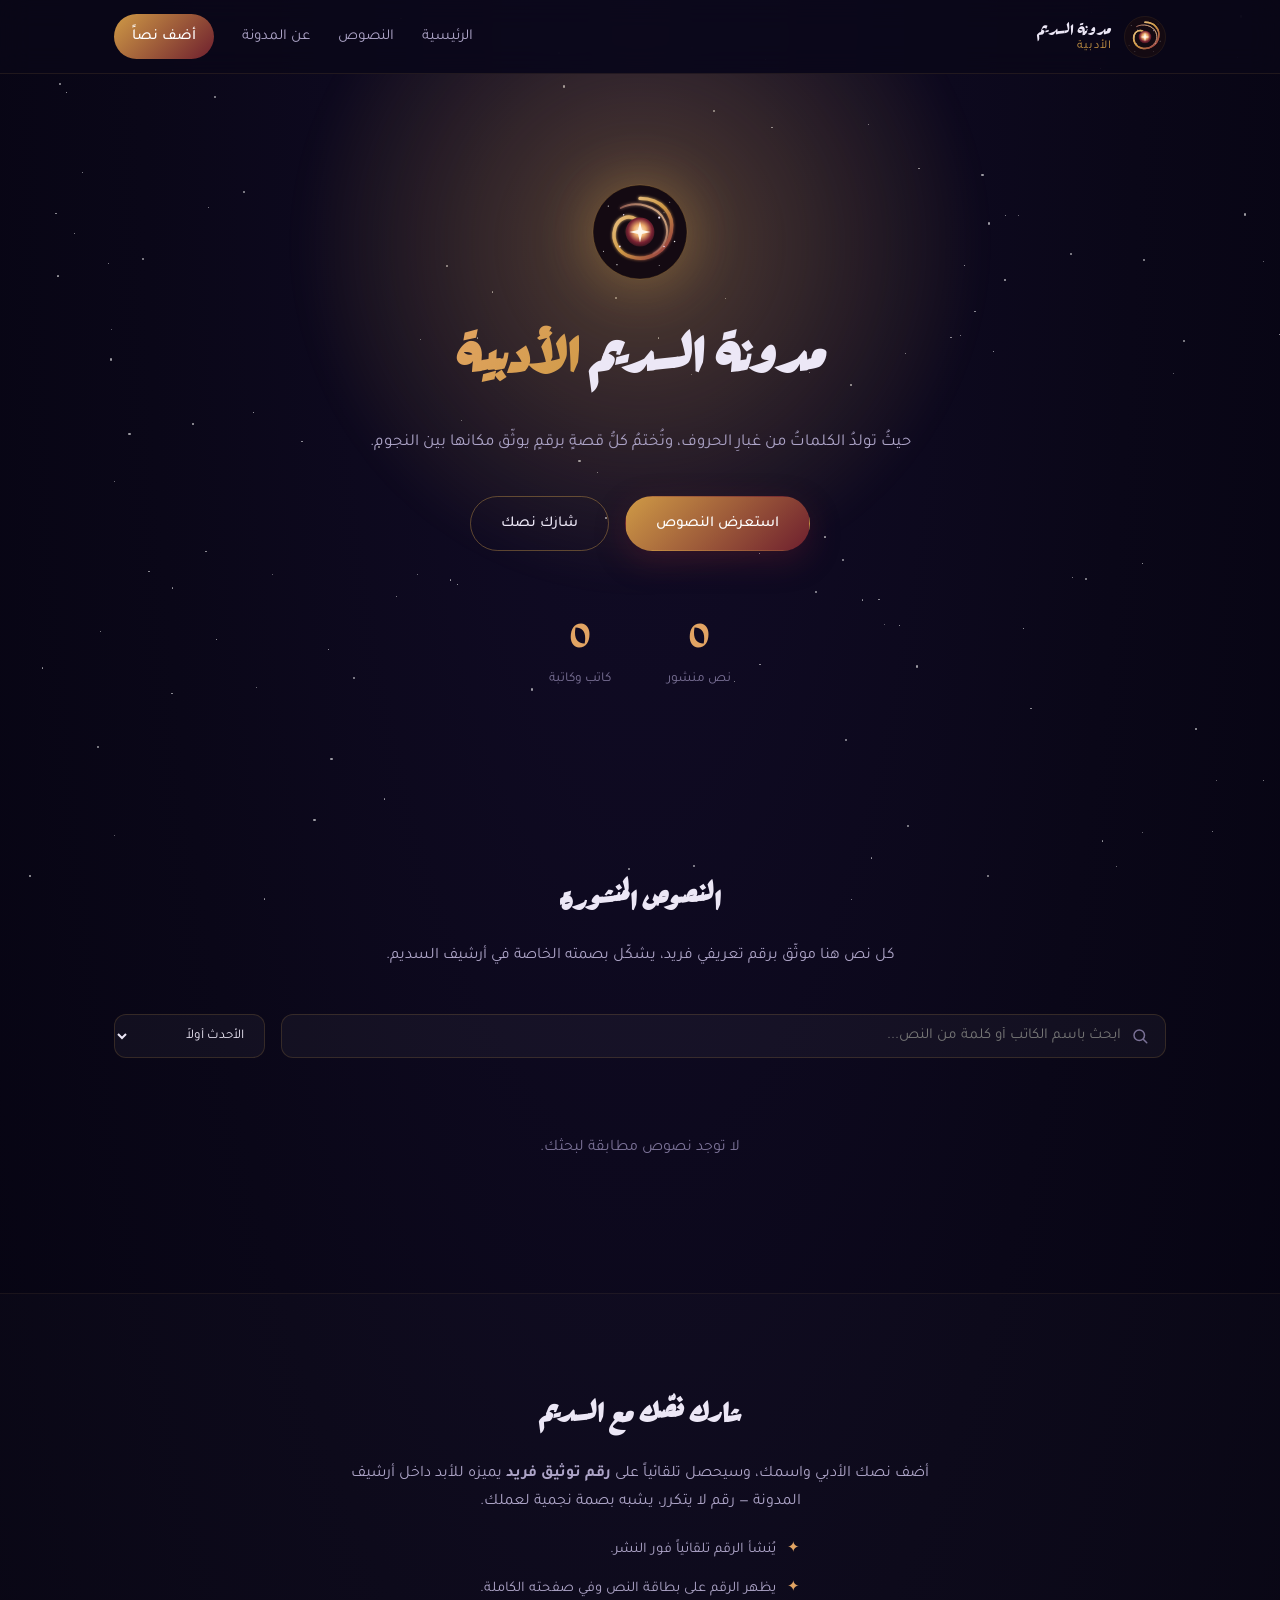
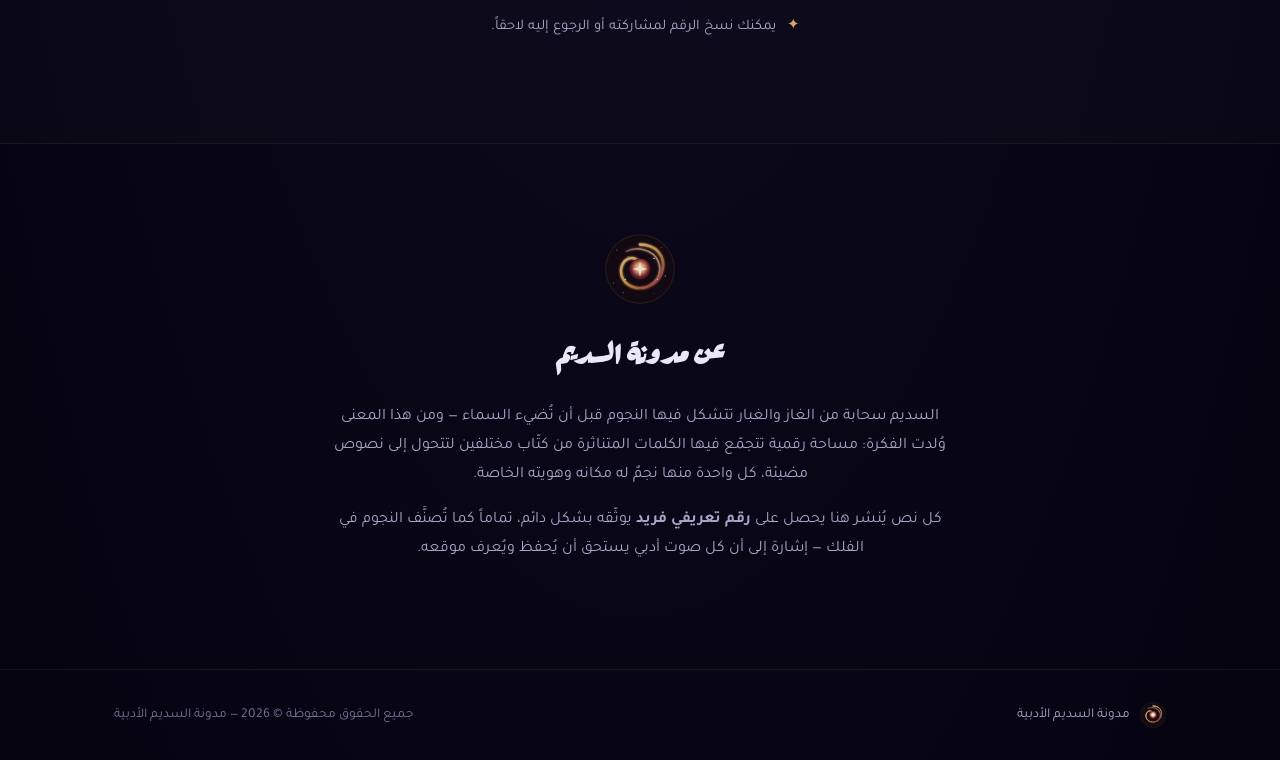
==== index.html @ 599e9645 "Replace localStorage with real backend (Cloudflare Pages Functions + KV) Posts are now stored server" ====
<!DOCTYPE html>
<html lang="ar" dir="rtl">
<head>
<meta charset="UTF-8">
<meta name="viewport" content="width=device-width, initial-scale=1.0">
<title>مدونة السديم الأدبية</title>
<meta name="description" content="مدونة السديم الأدبية — فضاء لنشر النصوص الأدبية، حيث يوثَّق كل نص برقم تعريفي خاص به.">
<link rel="icon" type="image/svg+xml" href="assets/logo.svg">
<link rel="preconnect" href="https://fonts.googleapis.com">
<link href="https://fonts.googleapis.com/css2?family=Rakkas&family=Aref+Ruqaa:wght@400;700&family=Tajawal:wght@300;400;500;700&display=swap" rel="stylesheet">
<link rel="stylesheet" href="style.css">
</head>
<body>

<div class="stars" id="stars"></div>

<header class="site-header">
  <div class="container header-inner">
    <a href="#home" class="brand">
      <img src="assets/logo.svg" alt="شعار مدونة السديم" class="brand-logo">
      <div class="brand-text">
        <span class="brand-name">مدونة السديم</span>
        <span class="brand-sub">الأدبية</span>
      </div>
    </a>
    <nav class="main-nav" id="mainNav">
      <a href="#home">الرئيسية</a>
      <a href="#texts">النصوص</a>
      <a href="#about">عن المدونة</a>
      <a href="#submit" class="nav-cta">أضف نصاً</a>
    </nav>
    <button class="nav-toggle" id="navToggle" aria-label="فتح القائمة">
      <span></span><span></span><span></span>
    </button>
  </div>
</header>

<main>

  <section class="hero" id="home">
    <div class="hero-glow"></div>
    <div class="container hero-inner">
      <img src="assets/logo.svg" alt="" class="hero-logo" aria-hidden="true">
      <h1 class="hero-title">مدونة السديم <span>الأدبية</span></h1>
      <p class="hero-tagline">حيثُ تولدُ الكلماتُ من غبارِ الحروف، وتُختمُ كلُّ قصةٍ برقمٍ يوثّق مكانها بين النجوم.</p>
      <div class="hero-actions">
        <a href="#texts" class="btn btn-primary">استعرض النصوص</a>
        <a href="#submit" class="btn btn-ghost">شارك نصك</a>
      </div>
      <div class="hero-stats">
        <div class="stat"><span class="stat-num" id="statCount">0</span><span class="stat-label">نص منشور</span></div>
        <div class="stat"><span class="stat-num" id="statAuthors">0</span><span class="stat-label">كاتب وكاتبة</span></div>
      </div>
    </div>
  </section>

  <section class="texts-section" id="texts">
    <div class="container">
      <div class="section-head">
        <h2>النصوص المنشورة</h2>
        <p>كل نص هنا موثّق برقم تعريفي فريد، يشكّل بصمته الخاصة في أرشيف السديم.</p>
      </div>

      <div class="toolbar">
        <div class="search-box">
          <svg width="18" height="18" viewBox="0 0 24 24" fill="none"><circle cx="11" cy="11" r="7" stroke="currentColor" stroke-width="2"/><path d="M21 21L16.65 16.65" stroke="currentColor" stroke-width="2" stroke-linecap="round"/></svg>
          <input type="text" id="searchInput" placeholder="ابحث باسم الكاتب أو كلمة من النص...">
        </div>
        <select id="sortSelect" class="sort-select">
          <option value="newest">الأحدث أولاً</option>
          <option value="oldest">الأقدم أولاً</option>
          <option value="author">حسب اسم الكاتب</option>
        </select>
      </div>

      <div class="posts-grid" id="postsGrid"></div>
      <p class="empty-state" id="emptyState" hidden>لا توجد نصوص مطابقة لبحثك.</p>
    </div>
  </section>

  <section class="submit-section" id="submit">
    <div class="container submit-grid">
      <div class="submit-info">
        <h2>شارك نصّك مع السديم</h2>
        <p>أضف نصك الأدبي واسمك، وسيحصل تلقائياً على <strong>رقم توثيق فريد</strong> يميزه للأبد داخل أرشيف المدونة — رقم لا يتكرر، يشبه بصمة نجمية لعملك.</p>
        <ul class="info-list">
          <li>يُنشأ الرقم تلقائياً فور النشر.</li>
          <li>يظهر الرقم على بطاقة النص وفي صفحته الكاملة.</li>
          <li>يمكنك نسخ الرقم لمشاركته أو الرجوع إليه لاحقاً.</li>
        </ul>
      </div>
    </div>
  </section>

  <section class="about-section" id="about">
    <div class="container about-inner">
      <img src="assets/logo.svg" alt="" class="about-logo" aria-hidden="true">
      <h2>عن مدونة السديم</h2>
      <p>السديم سحابة من الغاز والغبار تتشكل فيها النجوم قبل أن تُضيء السماء — ومن هذا المعنى وُلدت الفكرة: مساحة رقمية تتجمّع فيها الكلمات المتناثرة من كتّاب مختلفين لتتحول إلى نصوص مضيئة، كل واحدة منها نجمٌ له مكانه وهويته الخاصة.</p>
      <p>كل نص يُنشر هنا يحصل على <strong>رقم تعريفي فريد</strong> يوثّقه بشكل دائم، تماماً كما تُصنَّف النجوم في الفلك — إشارة إلى أن كل صوت أدبي يستحق أن يُحفظ ويُعرف موقعه.</p>
    </div>
  </section>

</main>

<footer class="site-footer">
  <div class="container footer-inner">
    <div class="footer-brand">
      <img src="assets/logo.svg" alt="" class="footer-logo">
      <span>مدونة السديم الأدبية</span>
    </div>
    <p>جميع الحقوق محفوظة &copy; <span id="year"></span> — مدونة السديم الأدبية</p>
  </div>
</footer>

<div class="modal-overlay" id="modalOverlay">
  <div class="modal" role="dialog" aria-modal="true">
    <button class="modal-close" id="modalClose" aria-label="إغلاق">&times;</button>
    <div class="modal-id" id="modalId"></div>
    <h3 class="modal-title" id="modalTitle"></h3>
    <div class="modal-meta">
      <span id="modalAuthor"></span>
      <span class="dot">•</span>
      <span id="modalDate"></span>
    </div>
    <div class="modal-body" id="modalBody"></div>
    <button class="btn btn-ghost btn-copy" id="modalCopyId">نسخ رقم التوثيق</button>
  </div>
</div>

<div class="toast" id="toast"></div>

<script src="script.js"></script>
</body>
</html>
---- style.css ----
:root {
  --bg-deep: #0a0718;
  --bg-mid: #120c28;
  --bg-card: rgba(255, 255, 255, 0.04);
  --card-border: rgba(207, 158, 74, 0.18);
  --accent-1: #cf9a46;
  --accent-2: #e2a463;
  --accent-3: #6e1f2e;
  --accent-glow: 207, 158, 74;
  --shadow-glow: 110, 31, 46;
  --text-main: #ece7f6;
  --text-dim: #ada4c7;
  --text-faint: #7a7196;
  --radius: 16px;
  --font-display: 'Rakkas', 'Aref Ruqaa', serif;
  --font-serif: 'Aref Ruqaa', serif;
  --font-body: 'Tajawal', sans-serif;

  /* paper / manuscript palette for post cards */
  --ink: #3c2c1c;
  --ink-soft: #6a5439;
  --ink-faint: #8a7255;
  --stamp-ink: #7a2233;
  --paper-1: linear-gradient(160deg, #f6ecd2, #e8d8ab);
  --paper-2: linear-gradient(160deg, #f3e6da, #e3cfb5);
  --paper-3: linear-gradient(160deg, #eee6cf, #ddcd9e);
}

* { box-sizing: border-box; margin: 0; padding: 0; }

html { scroll-behavior: smooth; }

body {
  background: radial-gradient(ellipse at top, var(--bg-mid) 0%, var(--bg-deep) 55%, #050310 100%);
  color: var(--text-main);
  font-family: var(--font-body);
  line-height: 1.8;
  min-height: 100vh;
  overflow-x: hidden;
  position: relative;
}

.container {
  max-width: 1100px;
  margin: 0 auto;
  padding: 0 24px;
}

a { color: inherit; text-decoration: none; }
ul { list-style: none; }
img { max-width: 100%; display: block; }

/* ---------- starfield ---------- */
.stars {
  position: fixed;
  inset: 0;
  z-index: 0;
  pointer-events: none;
}
.stars span {
  position: absolute;
  width: 2px;
  height: 2px;
  background: #fff;
  border-radius: 50%;
  opacity: 0.6;
  animation: twinkle 4s ease-in-out infinite;
}
@keyframes twinkle {
  0%, 100% { opacity: 0.15; transform: scale(0.8); }
  50% { opacity: 0.9; transform: scale(1.4); }
}

/* ---------- header ---------- */
.site-header {
  position: sticky;
  top: 0;
  z-index: 100;
  background: rgba(10, 7, 24, 0.72);
  -webkit-backdrop-filter: blur(14px);
  backdrop-filter: blur(14px);
  border-bottom: 1px solid rgba(207, 158, 74, 0.12);
}
.header-inner {
  display: flex;
  align-items: center;
  justify-content: space-between;
  padding: 14px 24px;
}
.brand {
  display: flex;
  align-items: center;
  gap: 12px;
}
.brand-logo { width: 42px; height: 42px; }
.brand-text { display: flex; flex-direction: column; line-height: 1.15; }
.brand-name {
  font-family: var(--font-display);
  font-size: 1.15rem;
  color: var(--text-main);
}
.brand-sub {
  font-size: 0.75rem;
  color: var(--accent-1);
  letter-spacing: 1px;
}
.main-nav {
  display: flex;
  align-items: center;
  gap: 28px;
  font-size: 0.95rem;
}
.main-nav a { color: var(--text-dim); transition: color 0.2s; position: relative; }
.main-nav a:hover { color: var(--text-main); }
.nav-cta {
  background: linear-gradient(135deg, var(--accent-1), var(--accent-3));
  color: #fff !important;
  padding: 9px 18px;
  border-radius: 999px;
  font-weight: 500;
}
.nav-toggle {
  display: none;
  flex-direction: column;
  gap: 5px;
  background: none;
  border: none;
  cursor: pointer;
  padding: 6px;
}
.nav-toggle span { width: 24px; height: 2px; background: var(--text-main); border-radius: 2px; }

/* ---------- hero ---------- */
.hero {
  position: relative;
  padding: 110px 0 90px;
  text-align: center;
  overflow: hidden;
}
.hero-glow {
  position: absolute;
  top: -180px;
  left: 50%;
  transform: translateX(-50%);
  width: 700px;
  height: 700px;
  background: radial-gradient(circle, rgba(var(--accent-glow), 0.35) 0%, rgba(var(--accent-glow), 0) 70%);
  filter: blur(10px);
  z-index: 0;
}
.hero-inner { position: relative; z-index: 1; }
.hero-logo {
  width: 96px;
  height: 96px;
  margin: 0 auto 24px;
  animation: float 6s ease-in-out infinite;
  filter: drop-shadow(0 0 30px rgba(var(--accent-glow), 0.45));
}
@keyframes float {
  0%, 100% { transform: translateY(0); }
  50% { transform: translateY(-12px); }
}
.hero-title {
  font-family: var(--font-display);
  font-size: clamp(2.2rem, 5vw, 3.6rem);
  color: var(--text-main);
  margin-bottom: 18px;
}
.hero-title span {
  background: linear-gradient(135deg, var(--accent-2), var(--accent-1));
  -webkit-background-clip: text;
  background-clip: text;
  color: transparent;
}
.hero-tagline {
  max-width: 560px;
  margin: 0 auto 36px;
  color: var(--text-dim);
  font-size: 1.05rem;
  line-height: 2;
}
.hero-actions {
  display: flex;
  justify-content: center;
  gap: 16px;
  flex-wrap: wrap;
  margin-bottom: 56px;
}
.btn {
  display: inline-block;
  padding: 13px 30px;
  border-radius: 999px;
  font-weight: 500;
  font-size: 0.95rem;
  cursor: pointer;
  border: 1px solid transparent;
  transition: transform 0.2s, box-shadow 0.2s, background 0.2s;
}
.btn-primary {
  background: linear-gradient(135deg, var(--accent-1), var(--accent-3));
  color: #fff;
  box-shadow: 0 10px 30px rgba(var(--shadow-glow), 0.35);
}
.btn-primary:hover { transform: translateY(-2px); box-shadow: 0 14px 36px rgba(var(--shadow-glow), 0.5); }
.btn-ghost {
  background: transparent;
  border-color: rgba(var(--accent-glow), 0.4);
  color: var(--text-main);
}
.btn-ghost:hover { background: rgba(var(--accent-glow), 0.1); }
.btn-block { width: 100%; text-align: center; border: none; }
.hero-stats {
  display: flex;
  justify-content: center;
  gap: 56px;
}
.stat { display: flex; flex-direction: column; align-items: center; }
.stat-num {
  font-family: var(--font-display);
  font-size: 2.1rem;
  color: var(--accent-2);
}
.stat-label { color: var(--text-faint); font-size: 0.85rem; }

/* ---------- section head ---------- */
.section-head { text-align: center; max-width: 560px; margin: 0 auto 44px; }
.section-head h2 {
  font-family: var(--font-display);
  font-size: 2rem;
  margin-bottom: 12px;
}
.section-head p { color: var(--text-dim); }

.texts-section, .about-section { padding: 90px 0; position: relative; z-index: 1; }
.submit-section { padding: 90px 0; position: relative; z-index: 1; background: rgba(255,255,255,0.015); border-top: 1px solid rgba(207,158,74,0.08); border-bottom: 1px solid rgba(207,158,74,0.08); }

/* ---------- toolbar ---------- */
.toolbar {
  display: flex;
  gap: 16px;
  margin-bottom: 36px;
  flex-wrap: wrap;
}
.search-box {
  flex: 1;
  min-width: 240px;
  display: flex;
  align-items: center;
  gap: 10px;
  background: var(--bg-card);
  border: 1px solid var(--card-border);
  border-radius: 12px;
  padding: 12px 16px;
  color: var(--text-faint);
}
.search-box input {
  flex: 1;
  background: none;
  border: none;
  outline: none;
  color: var(--text-main);
  font-family: var(--font-body);
  font-size: 0.95rem;
}
.sort-select {
  background: var(--bg-card);
  border: 1px solid var(--card-border);
  border-radius: 12px;
  padding: 12px 16px;
  color: var(--text-main);
  font-family: var(--font-body);
  cursor: pointer;
}
.sort-select option { background: var(--bg-mid); }

/* ---------- posts grid : scattered paper notes ---------- */
.posts-grid {
  column-count: 3;
  column-gap: 20px;
}
@media (max-width: 980px) { .posts-grid { column-count: 2; } }
@media (max-width: 640px) { .posts-grid { column-count: 1; } }

.post-card {
  --rot: 0deg;
  --tx: 0px;
  --ty: 0px;
  --sc: 1;
  display: inline-block;
  width: 100%;
  -webkit-column-break-inside: avoid;
  break-inside: avoid;
  margin: 0 0 58px;
  cursor: pointer;
  position: relative;
  isolation: isolate;
  transform: translate(var(--tx), var(--ty)) rotate(var(--rot)) scale(var(--sc));
  filter: drop-shadow(0 14px 22px rgba(3, 2, 10, 0.55));
  transition: transform 0.45s cubic-bezier(.2,.8,.3,1), filter 0.45s;
}
.post-card:active {
  transform: translate(var(--tx), var(--ty)) rotate(var(--rot)) scale(calc(var(--sc) * 0.98));
}
@media (hover: hover) and (pointer: fine) {
  .post-card:hover {
    transform: translate(0, calc(var(--ty) - 10px)) rotate(0deg) scale(1.045);
    filter:
      drop-shadow(0 30px 38px rgba(3, 2, 10, 0.65))
      drop-shadow(0 0 30px rgba(var(--accent-glow), 0.55))
      drop-shadow(0 0 60px rgba(var(--accent-glow), 0.25));
    z-index: 5;
  }
}

.paper {
  position: relative;
  background: var(--paper-1);
  background-image:
    var(--paper-1),
    url("data:image/svg+xml;utf8,<svg xmlns='http://www.w3.org/2000/svg' width='120' height='120'><filter id='n'><feTurbulence type='fractalNoise' baseFrequency='0.85' numOctaves='2' stitchTiles='stitch'/></filter><rect width='100%25' height='100%25' filter='url(%23n)' opacity='0.45'/></svg>");
  background-blend-mode: normal, overlay;
  color: var(--ink);
  padding: 34px 30px 22px;
  overflow: hidden;
  clip-path: polygon(
    0% 3%, 5% 0%, 11% 2.5%, 17% 0%, 23% 2%, 29% 0%, 35% 2.5%, 41% 0%, 47% 2%, 53% 0%, 59% 2.5%, 65% 0%, 71% 2%, 77% 0%, 83% 2.5%, 89% 0%, 95% 2%, 100% 0%,
    100% 97%, 95% 100%, 89% 97.5%, 83% 100%, 77% 98%, 71% 100%, 65% 97.5%, 59% 100%, 53% 98%, 47% 100%, 41% 97.5%, 35% 100%, 29% 98%, 23% 100%, 17% 97.5%, 11% 100%, 5% 98%, 0% 100%
  );
}
.post-card.tone-2 .paper { background-image: var(--paper-2), url("data:image/svg+xml;utf8,<svg xmlns='http://www.w3.org/2000/svg' width='120' height='120'><filter id='n'><feTurbulence type='fractalNoise' baseFrequency='0.85' numOctaves='2' stitchTiles='stitch'/></filter><rect width='100%25' height='100%25' filter='url(%23n)' opacity='0.45'/></svg>"); }
.post-card.tone-3 .paper { background-image: var(--paper-3), url("data:image/svg+xml;utf8,<svg xmlns='http://www.w3.org/2000/svg' width='120' height='120'><filter id='n'><feTurbulence type='fractalNoise' baseFrequency='0.85' numOctaves='2' stitchTiles='stitch'/></filter><rect width='100%25' height='100%25' filter='url(%23n)' opacity='0.45'/></svg>"); }

/* subtle "gutter" shadow near the binding + a light sheen sweep on hover */
.paper::before {
  content: "";
  position: absolute;
  inset: 0;
  background: linear-gradient(90deg, rgba(0,0,0,0.14) 0%, transparent 6%, transparent 94%, rgba(0,0,0,0.08) 100%);
  pointer-events: none;
}
.paper::after {
  content: "";
  position: absolute;
  inset: -20%;
  background: linear-gradient(115deg, transparent 42%, rgba(255,255,255,0.55) 50%, transparent 58%);
  background-size: 260% 260%;
  background-position: -160% -160%;
  opacity: 0;
  pointer-events: none;
  mix-blend-mode: overlay;
  transition: opacity 0.35s ease;
}
@media (hover: hover) and (pointer: fine) {
  .post-card:hover .paper::after {
    opacity: 1;
    background-position: 160% 160%;
    transition: background-position 1.1s ease, opacity 0.35s ease;
  }
}

/* dog-eared corner, like a well-loved book page */
.page-fold {
  position: absolute;
  width: 30px;
  height: 30px;
  right: 0;
  bottom: 0;
  z-index: 2;
  background: linear-gradient(135deg, rgba(0,0,0,0.06) 45%, rgba(0,0,0,0.22) 50%, rgba(255,255,255,0.5) 52%, transparent 53%);
  clip-path: polygon(100% 0, 100% 100%, 0 100%);
  filter: drop-shadow(-3px -3px 3px rgba(0,0,0,0.25));
  pointer-events: none;
}

.pin {
  position: absolute;
  top: -9px;
  left: 50%;
  transform: translateX(-50%) rotate(calc(var(--rot) * -1));
  width: 16px;
  height: 16px;
  border-radius: 50%;
  background: radial-gradient(circle at 35% 30%, #ffe3b0, var(--accent-2) 55%, #8a5424 100%);
  box-shadow: 0 3px 6px rgba(0,0,0,0.5);
  z-index: 3;
}
.ribbon {
  position: absolute;
  top: -6px;
  right: 20%;
  width: 18px;
  height: 34px;
  background: linear-gradient(180deg, #9a2e42, var(--stamp-ink));
  clip-path: polygon(0 0, 100% 0, 100% 72%, 50% 100%, 0 72%);
  box-shadow: 0 6px 10px rgba(0,0,0,0.4), inset 2px 0 4px rgba(255,255,255,0.15);
  z-index: 3;
}

.stamp {
  position: absolute;
  top: 14px;
  left: 14px;
  width: 60px;
  height: 60px;
  border: 2px solid var(--stamp-ink);
  border-radius: 50%;
  display: flex;
  align-items: center;
  justify-content: center;
  transform: rotate(-11deg);
  mix-blend-mode: multiply;
  opacity: 0.85;
  pointer-events: none;
}
.stamp::before {
  content: "";
  position: absolute;
  inset: 4px;
  border: 1px solid var(--stamp-ink);
  border-radius: 50%;
}
.stamp-id {
  font-size: 0.48rem;
  font-weight: 700;
  letter-spacing: 0.3px;
  color: var(--stamp-ink);
  direction: ltr;
  text-align: center;
  line-height: 1.2;
  font-family: 'Tajawal', monospace;
}

.card-title {
  font-family: var(--font-serif);
  font-size: 1.35rem;
  color: var(--ink);
  margin: 8px 0 12px 78px;
  min-height: 1.4em;
  position: relative;
}
.card-excerpt {
  color: var(--ink-soft);
  font-size: 0.95rem;
  line-height: 1.9;
  display: -webkit-box;
  -webkit-line-clamp: 4;
  -webkit-box-orient: vertical;
  overflow: hidden;
  position: relative;
}
.read-more {
  display: inline-flex;
  align-items: center;
  gap: 6px;
  margin-top: 14px;
  background: none;
  border: none;
  padding: 0;
  font-family: var(--font-body);
  font-size: 0.85rem;
  font-weight: 700;
  color: var(--stamp-ink);
  cursor: pointer;
  position: relative;
}
.read-more::after { content: "\2190"; transition: transform 0.25s; display: inline-block; }
.read-more::before {
  content: "";
  position: absolute;
  right: 0;
  bottom: -3px;
  width: 100%;
  height: 1px;
  background: currentColor;
  transform: scaleX(0);
  transform-origin: right;
  transition: transform 0.3s;
}
@media (hover: hover) and (pointer: fine) {
  .post-card:hover .read-more::after { transform: translateX(-5px); }
  .post-card:hover .read-more::before { transform: scaleX(1); }
}

.card-footer {
  display: flex;
  justify-content: space-between;
  align-items: center;
  margin-top: 16px;
  padding-top: 12px;
  border-top: 1px dashed rgba(60, 44, 28, 0.35);
  font-size: 0.8rem;
  color: var(--ink-faint);
}
.card-author { color: var(--stamp-ink); font-weight: 700; }

.empty-state { text-align: center; color: var(--text-faint); padding: 40px 0; }

/* ---------- submit ---------- */
.submit-grid {
  display: block;
  max-width: 640px;
  margin: 0 auto;
  text-align: center;
}
.submit-info h2 { font-family: var(--font-display); font-size: 2rem; margin-bottom: 18px; }
.submit-info p { color: var(--text-dim); margin-bottom: 20px; }
.submit-info .info-list { display: inline-block; text-align: right; }
.info-list li {
  position: relative;
  padding-right: 24px;
  margin-bottom: 12px;
  color: var(--text-dim);
  font-size: 0.92rem;
}
.info-list li::before {
  content: "✦";
  position: absolute;
  right: 0;
  color: var(--accent-2);
}
.submit-form {
  background: var(--bg-card);
  border: 1px solid var(--card-border);
  border-radius: var(--radius);
  padding: 32px;
  display: flex;
  flex-direction: column;
  gap: 18px;
}
.field { display: flex; flex-direction: column; gap: 8px; }
.field label { font-size: 0.88rem; color: var(--text-dim); }
.field .optional { color: var(--text-faint); font-size: 0.78rem; }
.field input, .field textarea {
  background: rgba(255,255,255,0.03);
  border: 1px solid var(--card-border);
  border-radius: 10px;
  padding: 12px 14px;
  color: var(--text-main);
  font-family: var(--font-body);
  font-size: 0.95rem;
  outline: none;
  resize: vertical;
  transition: border-color 0.2s;
}
.field input:focus, .field textarea:focus { border-color: var(--accent-1); }

/* ---------- about ---------- */
.about-inner { text-align: center; max-width: 680px; margin: 0 auto; }
.about-logo { width: 70px; height: 70px; margin: 0 auto 22px; opacity: 0.9; }
.about-section h2 { font-family: var(--font-display); font-size: 2rem; margin-bottom: 20px; }
.about-section p { color: var(--text-dim); margin-bottom: 16px; }

/* ---------- footer ---------- */
.site-footer {
  border-top: 1px solid rgba(207, 158, 74, 0.1);
  padding: 32px 0;
  position: relative;
  z-index: 1;
}
.footer-inner {
  display: flex;
  justify-content: space-between;
  align-items: center;
  flex-wrap: wrap;
  gap: 12px;
  color: var(--text-faint);
  font-size: 0.85rem;
}
.footer-brand { display: flex; align-items: center; gap: 10px; color: var(--text-dim); }
.footer-logo { width: 26px; height: 26px; }

/* ---------- modal ---------- */
.modal-overlay {
  position: fixed;
  inset: 0;
  background: rgba(5, 3, 16, 0.78);
  -webkit-backdrop-filter: blur(6px);
  backdrop-filter: blur(6px);
  display: flex;
  align-items: center;
  justify-content: center;
  z-index: 1000;
  opacity: 0;
  pointer-events: none;
  transition: opacity 0.25s;
  padding: 24px;
}
.modal-overlay.active { opacity: 1; pointer-events: auto; }
.modal {
  background:
    var(--paper-1),
    url("data:image/svg+xml;utf8,<svg xmlns='http://www.w3.org/2000/svg' width='140' height='140'><filter id='n'><feTurbulence type='fractalNoise' baseFrequency='0.8' numOctaves='2' stitchTiles='stitch'/></filter><rect width='100%25' height='100%25' filter='url(%23n)' opacity='0.4'/></svg>");
  background-blend-mode: normal, overlay;
  color: var(--ink);
  border: none;
  border-radius: 4px;
  max-width: 640px;
  width: 100%;
  max-height: 85vh;
  overflow-y: auto;
  padding: 52px 46px 42px;
  position: relative;
  transform: translateY(20px) scale(0.98) rotate(-0.6deg);
  transition: transform 0.3s;
  box-shadow: 0 30px 60px rgba(0,0,0,0.55);
}
.modal-overlay.active .modal { transform: translateY(0) scale(1) rotate(-0.4deg); }
.modal-close {
  position: absolute;
  top: 16px;
  left: 16px;
  background: rgba(60, 44, 28, 0.12);
  border: none;
  color: var(--ink);
  width: 34px;
  height: 34px;
  border-radius: 50%;
  font-size: 1.3rem;
  cursor: pointer;
  line-height: 1;
  z-index: 2;
}
.modal-id {
  display: inline-flex;
  align-items: center;
  justify-content: center;
  width: 76px;
  height: 76px;
  border: 2px solid var(--stamp-ink);
  border-radius: 50%;
  position: relative;
  font-size: 0.56rem;
  font-weight: 700;
  color: var(--stamp-ink);
  font-family: 'Tajawal', monospace;
  direction: ltr;
  text-align: center;
  transform: rotate(-9deg);
  mix-blend-mode: multiply;
  margin-bottom: 18px;
}
.modal-id::before {
  content: "";
  position: absolute;
  inset: 5px;
  border: 1px solid var(--stamp-ink);
  border-radius: 50%;
}
.modal-title { font-family: var(--font-serif); font-size: 1.8rem; margin-bottom: 8px; color: var(--ink); }
.modal-meta { color: var(--ink-faint); font-size: 0.85rem; margin-bottom: 26px; }
.modal-meta .dot { margin: 0 8px; }
.modal-body {
  color: var(--ink-soft);
  font-size: 1.05rem;
  line-height: 2.2;
  white-space: pre-wrap;
  margin-bottom: 30px;
  font-family: var(--font-serif);
}
.btn-copy {
  font-size: 0.85rem;
  padding: 10px 20px;
  border-color: rgba(60, 44, 28, 0.4);
  color: var(--ink);
}
.btn-copy:hover { background: rgba(60, 44, 28, 0.08); }

/* ---------- toast ---------- */
.toast {
  position: fixed;
  bottom: 28px;
  left: 50%;
  transform: translateX(-50%) translateY(20px);
  background: linear-gradient(135deg, var(--accent-1), var(--accent-3));
  color: #fff;
  padding: 13px 26px;
  border-radius: 999px;
  font-size: 0.9rem;
  opacity: 0;
  pointer-events: none;
  transition: opacity 0.3s, transform 0.3s;
  z-index: 2000;
  box-shadow: 0 10px 30px rgba(0,0,0,0.4);
}
.toast.show { opacity: 1; transform: translateX(-50%) translateY(0); }

/* ---------- reveal animation ---------- */
.reveal { opacity: 0; transform: translateY(24px); transition: opacity 0.6s ease, transform 0.6s ease; }
.reveal.visible { opacity: 1; transform: translateY(0); }

/* ---------- responsive ---------- */
@media (max-width: 720px) {
  .main-nav {
    position: fixed;
    top: 70px;
    right: 0;
    left: 0;
    background: rgba(10, 7, 24, 0.97);
    flex-direction: column;
    align-items: flex-start;
    padding: 24px;
    gap: 18px;
    transform: translateY(-140%);
    transition: transform 0.3s;
    border-bottom: 1px solid rgba(207,158,74,0.15);
  }
  .main-nav.open { transform: translateY(0); }
  .nav-toggle { display: flex; }
  .hero { padding: 80px 0 60px; }
  .hero-stats { gap: 32px; }
}
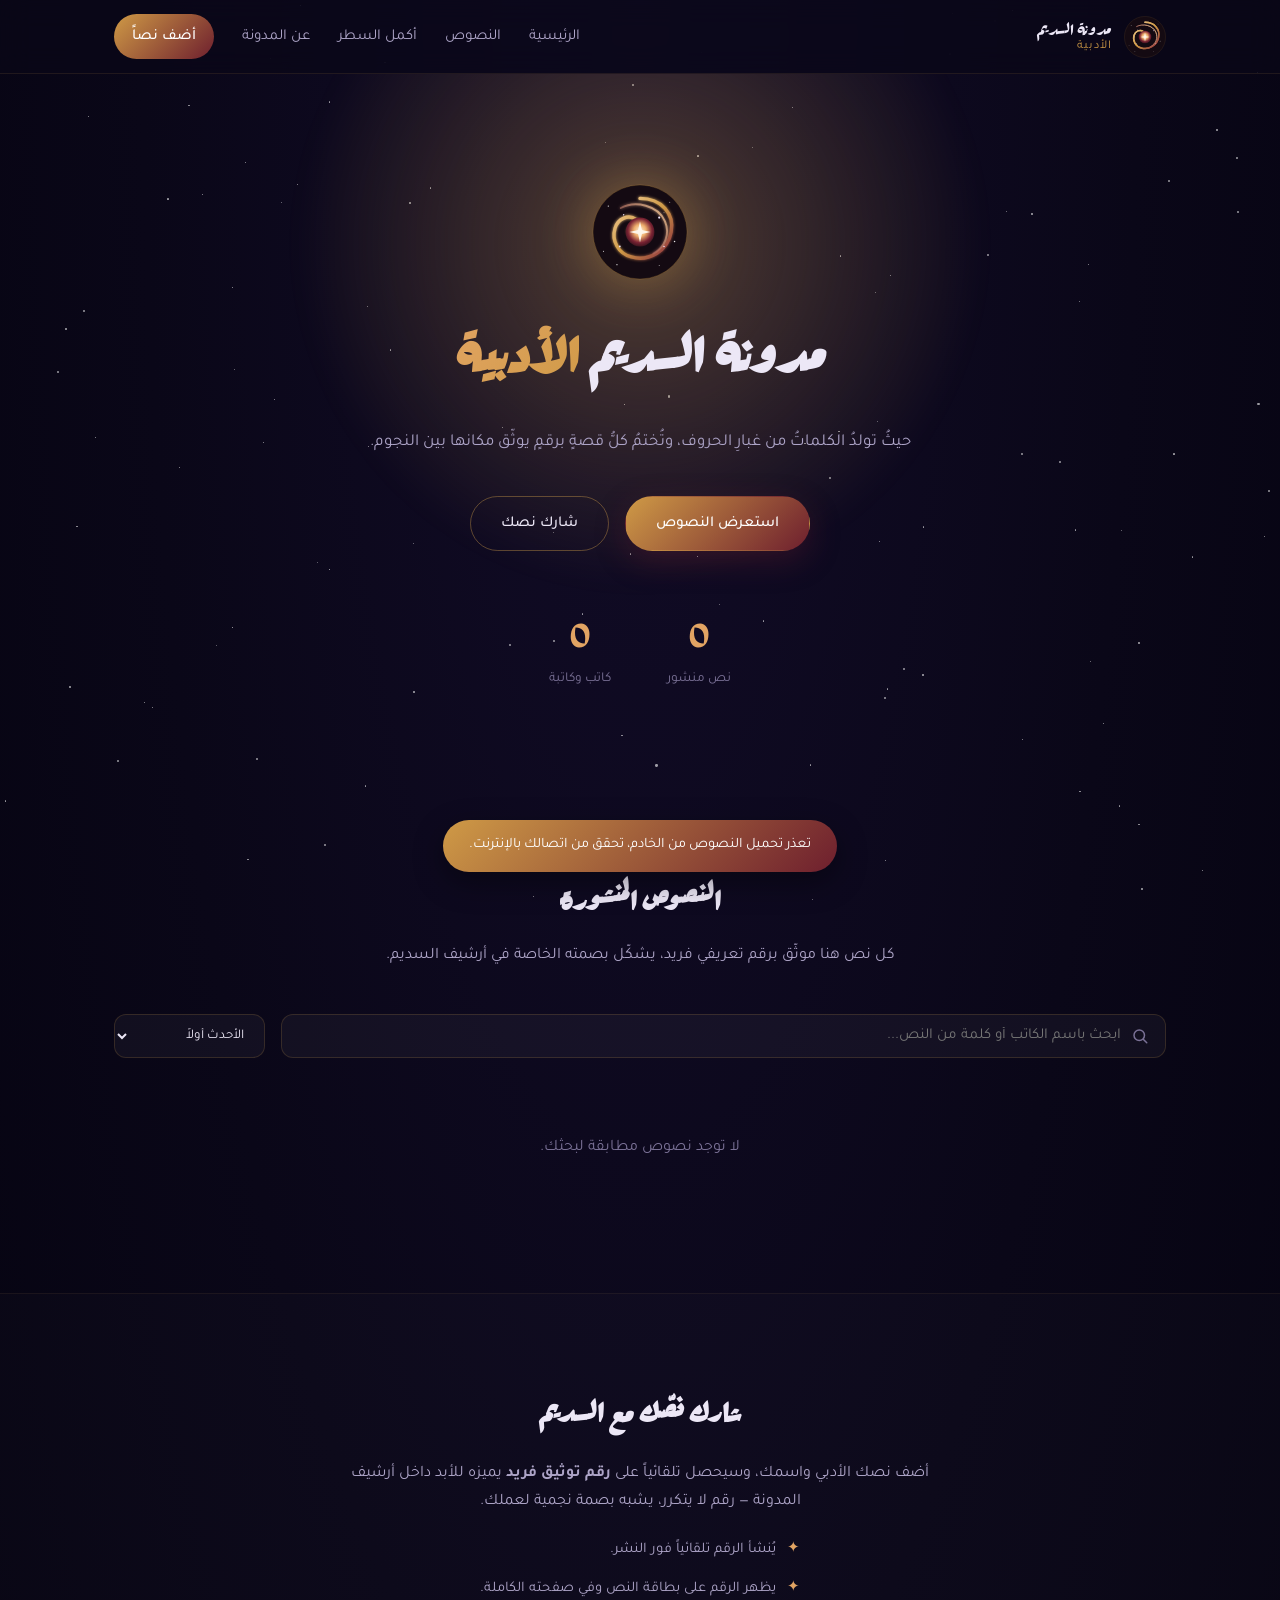
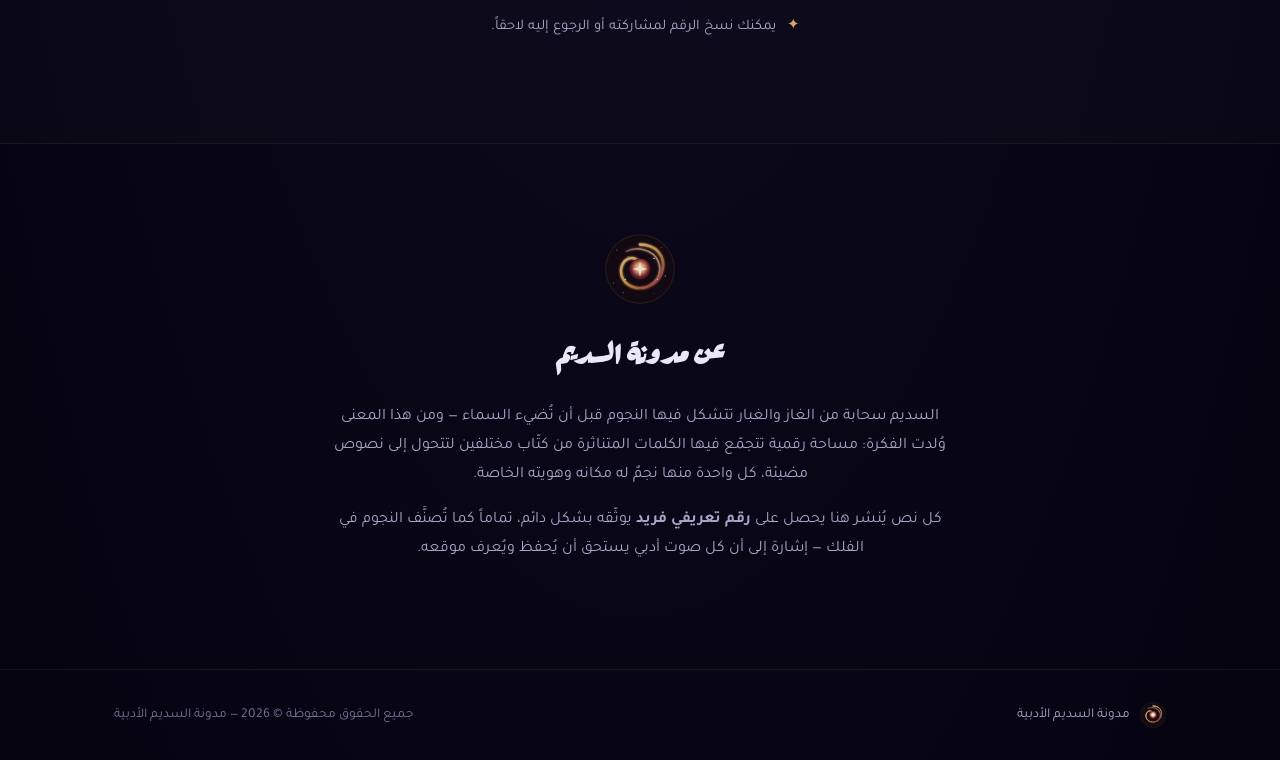
==== commit 7755cc2d: "Add poetry fill-in-the-blank game page (Akmil al-Satr) 20 famous Arabic verses each missing one word" ====
--- a/index.html
+++ b/index.html
@@ -26,6 +26,7 @@
     <nav class="main-nav" id="mainNav">
       <a href="#home">الرئيسية</a>
       <a href="#texts">النصوص</a>
+      <a href="game.html">أكمل السطر</a>
       <a href="#about">عن المدونة</a>
       <a href="#submit" class="nav-cta">أضف نصاً</a>
     </nav>
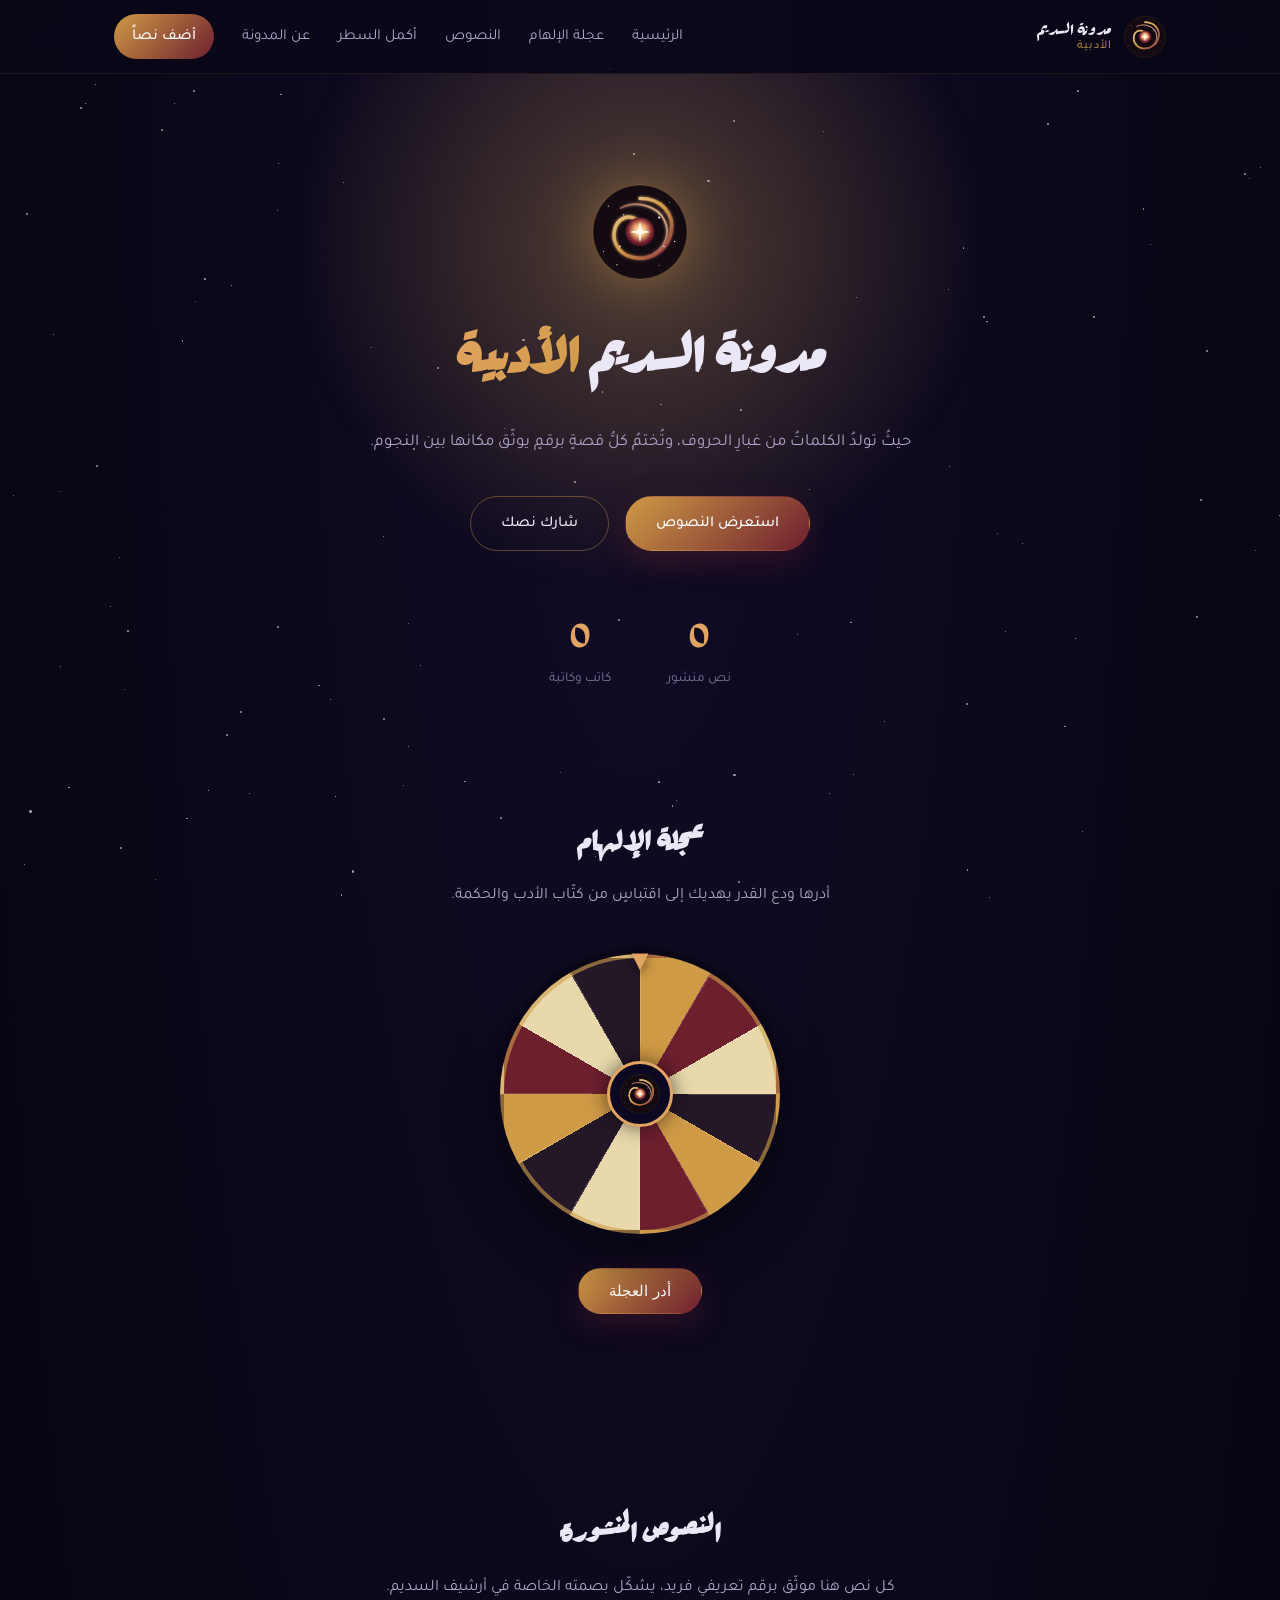
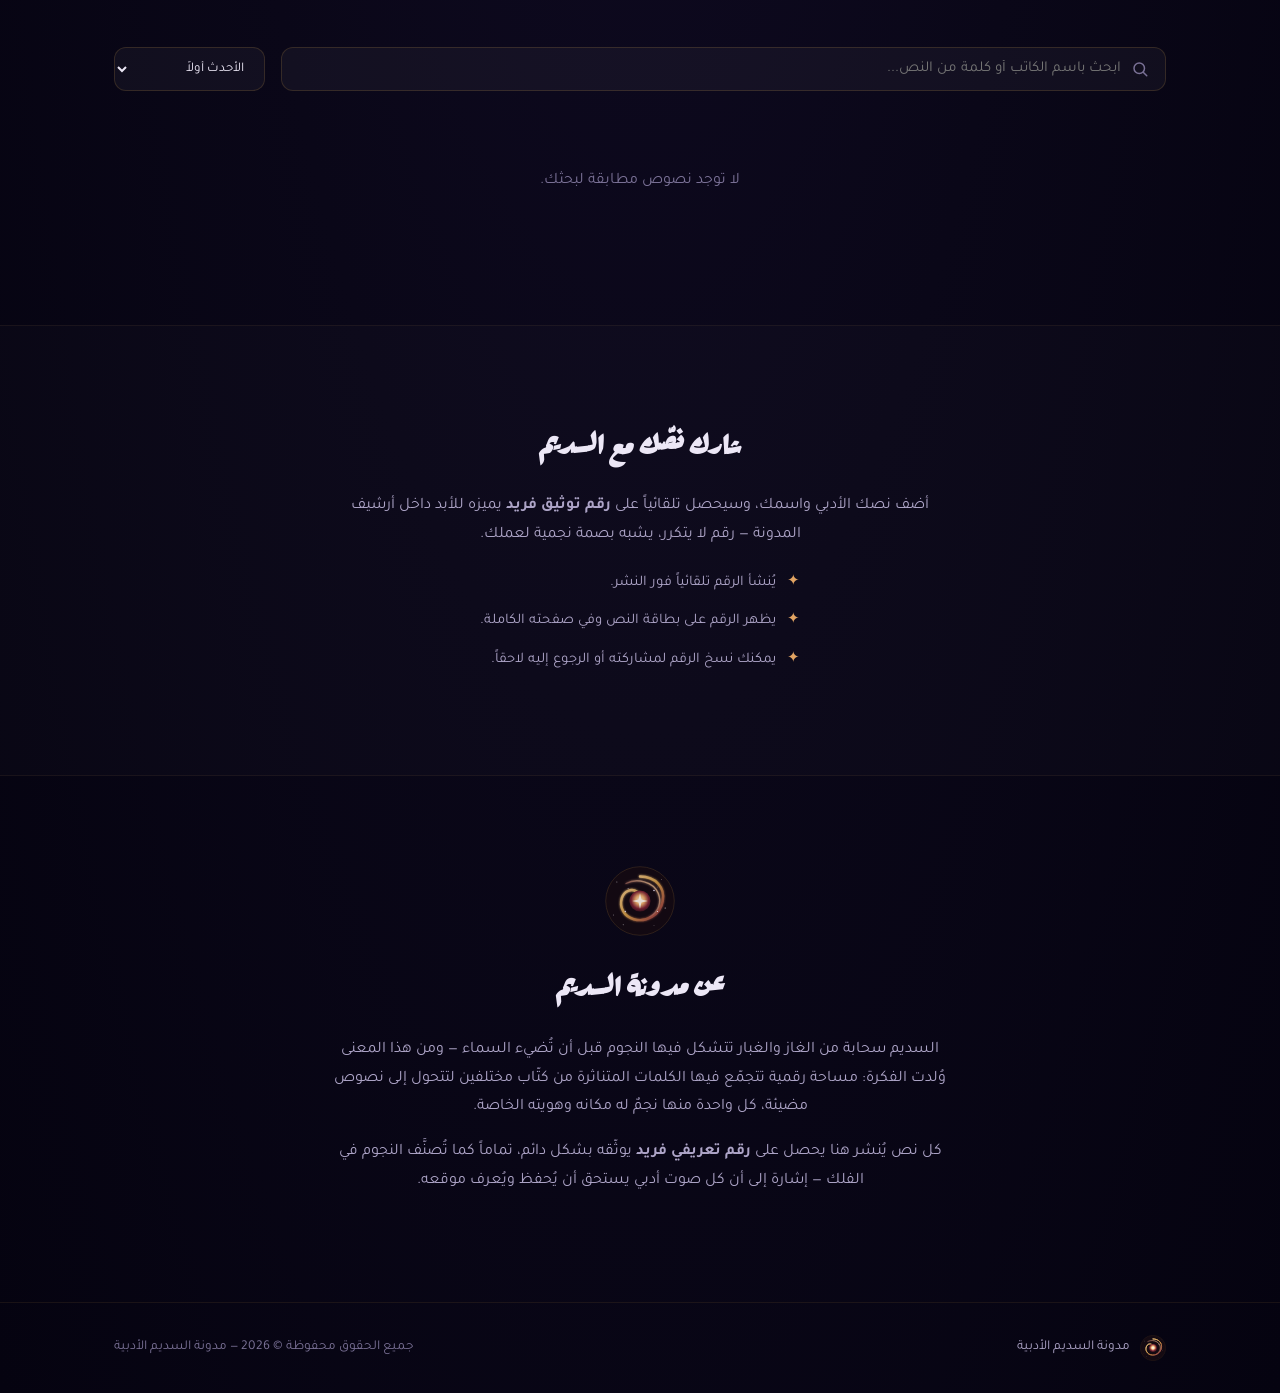
==== commit 92bec50c: "Add spinning wheel of literary quotes to homepage New wheel-of-inspiration section: users spin a 12-" ====
--- a/index.html
+++ b/index.html
@@ -25,6 +25,7 @@
     </a>
     <nav class="main-nav" id="mainNav">
       <a href="#home">الرئيسية</a>
+      <a href="#wheel">عجلة الإلهام</a>
       <a href="#texts">النصوص</a>
       <a href="game.html">أكمل السطر</a>
       <a href="#about">عن المدونة</a>
@@ -51,6 +52,30 @@
       <div class="hero-stats">
         <div class="stat"><span class="stat-num" id="statCount">0</span><span class="stat-label">نص منشور</span></div>
         <div class="stat"><span class="stat-num" id="statAuthors">0</span><span class="stat-label">كاتب وكاتبة</span></div>
+      </div>
+    </div>
+  </section>
+
+  <section class="wheel-section" id="wheel">
+    <div class="container wheel-inner">
+      <div class="section-head">
+        <h2>عجلة الإلهام</h2>
+        <p>أدرها ودع القدر يهديك إلى اقتباسٍ من كتّاب الأدب والحكمة.</p>
+      </div>
+
+      <div class="wheel-stage">
+        <div class="wheel-pointer">▼</div>
+        <div class="wheel-dial" id="wheelDial">
+          <div class="wheel-hub"><img src="assets/logo.svg" alt=""></div>
+        </div>
+      </div>
+
+      <button type="button" class="btn btn-primary" id="spinBtn">أدر العجلة</button>
+
+      <div class="quote-reveal" id="quoteReveal" hidden>
+        <span class="quote-mark">”</span>
+        <p class="quote-text" id="quoteText"></p>
+        <p class="quote-author" id="quoteAuthor"></p>
       </div>
     </div>
   </section>
@@ -132,5 +157,6 @@
 <div class="toast" id="toast"></div>
 
 <script src="script.js"></script>
+<script src="wheel.js"></script>
 </body>
 </html>
--- a/style.css
+++ b/style.css
@@ -232,6 +232,102 @@
 .section-head p { color: var(--text-dim); }
 
 .texts-section, .about-section { padding: 90px 0; position: relative; z-index: 1; }
+
+/* ---------- wheel of inspiration ---------- */
+.wheel-section { padding: 30px 0 100px; position: relative; z-index: 1; }
+.wheel-inner { text-align: center; }
+
+.wheel-stage {
+  position: relative;
+  width: 280px;
+  height: 280px;
+  margin: 10px auto 34px;
+}
+.wheel-pointer {
+  position: absolute;
+  top: -14px;
+  left: 50%;
+  transform: translateX(-50%);
+  color: var(--accent-2);
+  font-size: 1.8rem;
+  z-index: 3;
+  filter: drop-shadow(0 4px 6px rgba(0,0,0,0.5));
+}
+.wheel-dial {
+  width: 100%;
+  height: 100%;
+  border-radius: 50%;
+  background:
+    repeating-conic-gradient(rgba(255,255,255,0.18) 0deg 0.6deg, transparent 0.6deg 30deg),
+    conic-gradient(
+      #cf9a46 0deg 30deg, #6e1f2e 30deg 60deg, #e8d8ab 60deg 90deg, #241726 90deg 120deg,
+      #cf9a46 120deg 150deg, #6e1f2e 150deg 180deg, #e8d8ab 180deg 210deg, #241726 210deg 240deg,
+      #cf9a46 240deg 270deg, #6e1f2e 270deg 300deg, #e8d8ab 300deg 330deg, #241726 330deg 360deg
+    );
+  border: 4px solid rgba(207, 158, 74, 0.6);
+  box-shadow: 0 0 0 6px rgba(10, 7, 24, 0.9), 0 20px 50px rgba(0,0,0,0.55);
+  position: relative;
+  transition: transform 4.2s cubic-bezier(0.15, 0.68, 0.1, 1);
+  will-change: transform;
+}
+.wheel-hub {
+  position: absolute;
+  top: 50%;
+  left: 50%;
+  transform: translate(-50%, -50%);
+  width: 66px;
+  height: 66px;
+  border-radius: 50%;
+  background: #0c0821;
+  border: 3px solid var(--accent-2);
+  display: flex;
+  align-items: center;
+  justify-content: center;
+  box-shadow: 0 0 20px rgba(0,0,0,0.6);
+}
+.wheel-hub img { width: 40px; height: 40px; }
+
+.quote-reveal {
+  max-width: 560px;
+  margin: 36px auto 0;
+  background: var(--bg-card);
+  border: 1px solid var(--card-border);
+  border-radius: var(--radius);
+  padding: 32px 30px 26px;
+  position: relative;
+  animation: quoteIn 0.5s ease;
+}
+.quote-reveal[hidden] { display: none; }
+@keyframes quoteIn {
+  from { opacity: 0; transform: translateY(14px); }
+  to { opacity: 1; transform: translateY(0); }
+}
+.quote-mark {
+  position: absolute;
+  top: -6px;
+  right: 24px;
+  font-family: var(--font-display);
+  font-size: 3.5rem;
+  color: var(--accent-1);
+  opacity: 0.7;
+  line-height: 1;
+}
+.quote-text {
+  font-family: var(--font-serif);
+  font-size: 1.25rem;
+  line-height: 2;
+  color: var(--text-main);
+  margin-bottom: 14px;
+}
+.quote-author {
+  font-size: 0.9rem;
+  color: var(--accent-2);
+  font-weight: 600;
+}
+
+@media (max-width: 480px) {
+  .wheel-stage { width: 230px; height: 230px; }
+}
 .submit-section { padding: 90px 0; position: relative; z-index: 1; background: rgba(255,255,255,0.015); border-top: 1px solid rgba(207,158,74,0.08); border-bottom: 1px solid rgba(207,158,74,0.08); }
 
 /* ---------- toolbar ---------- */
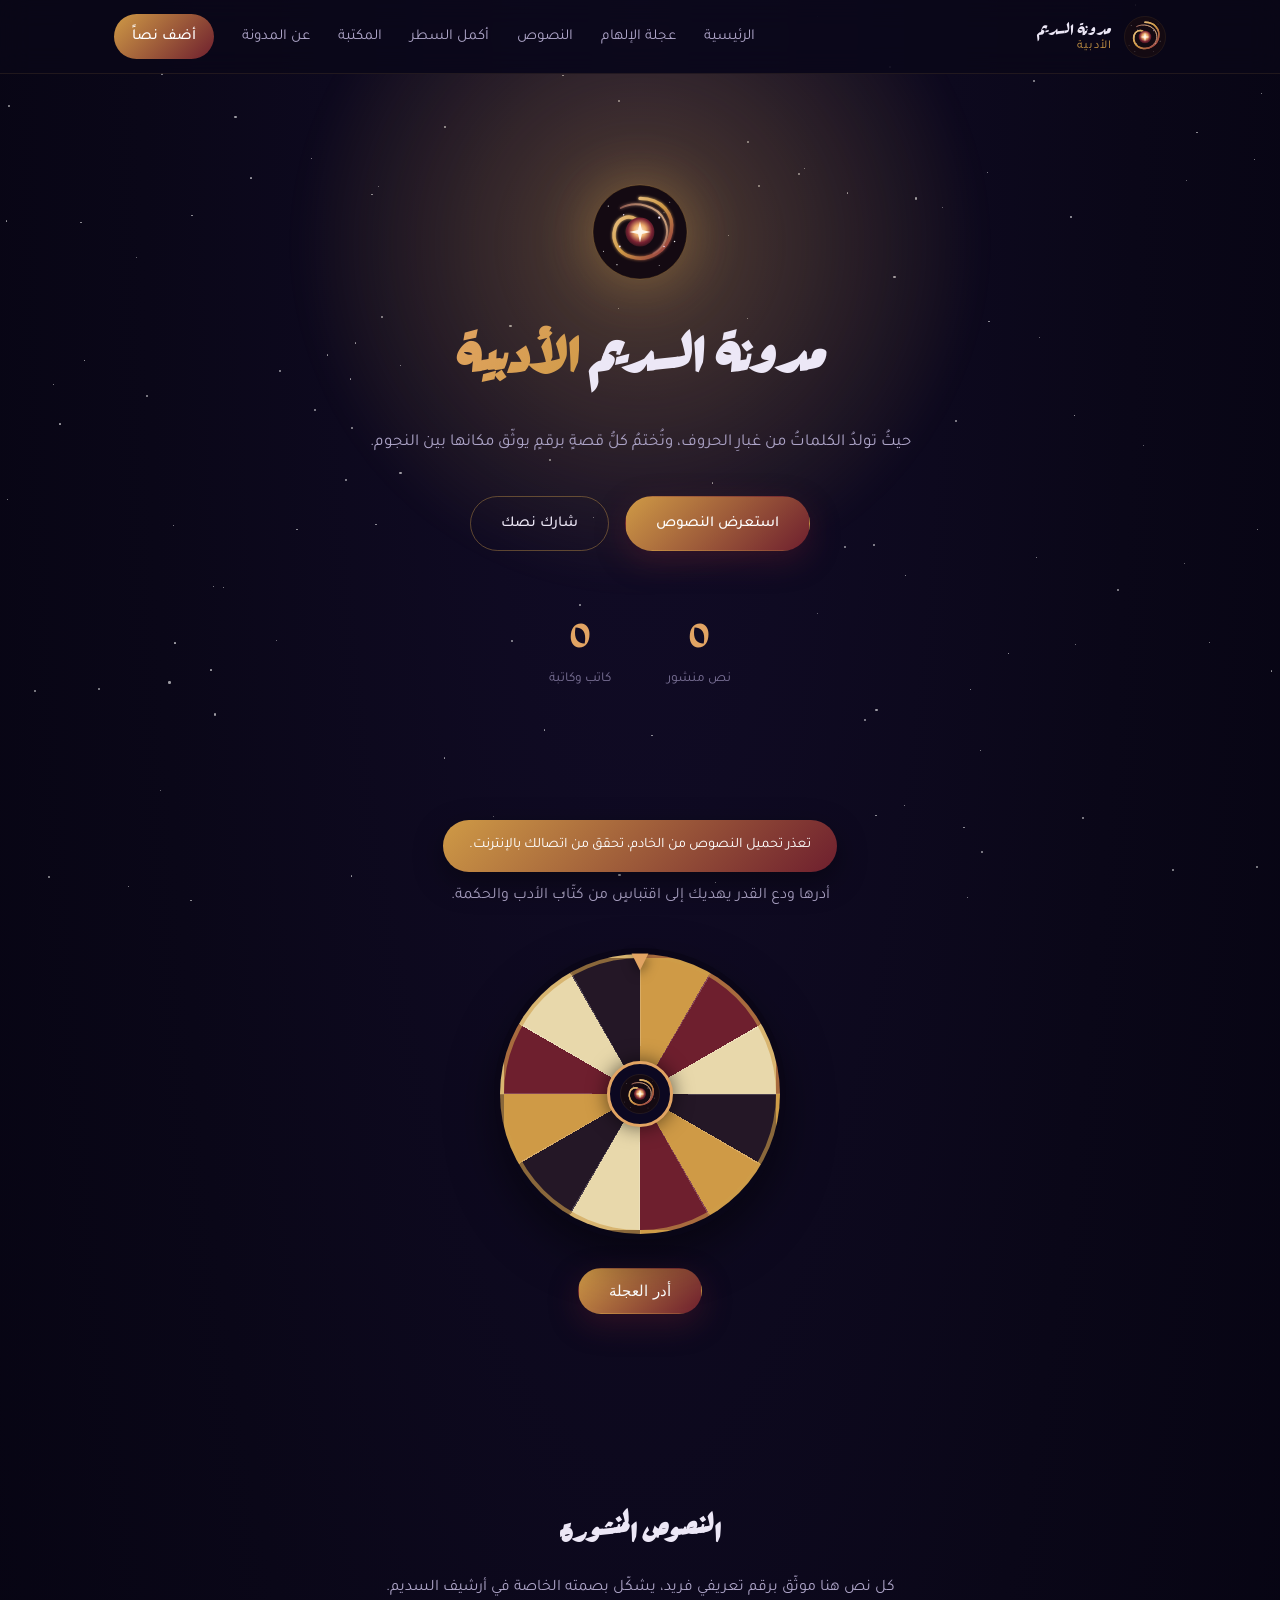
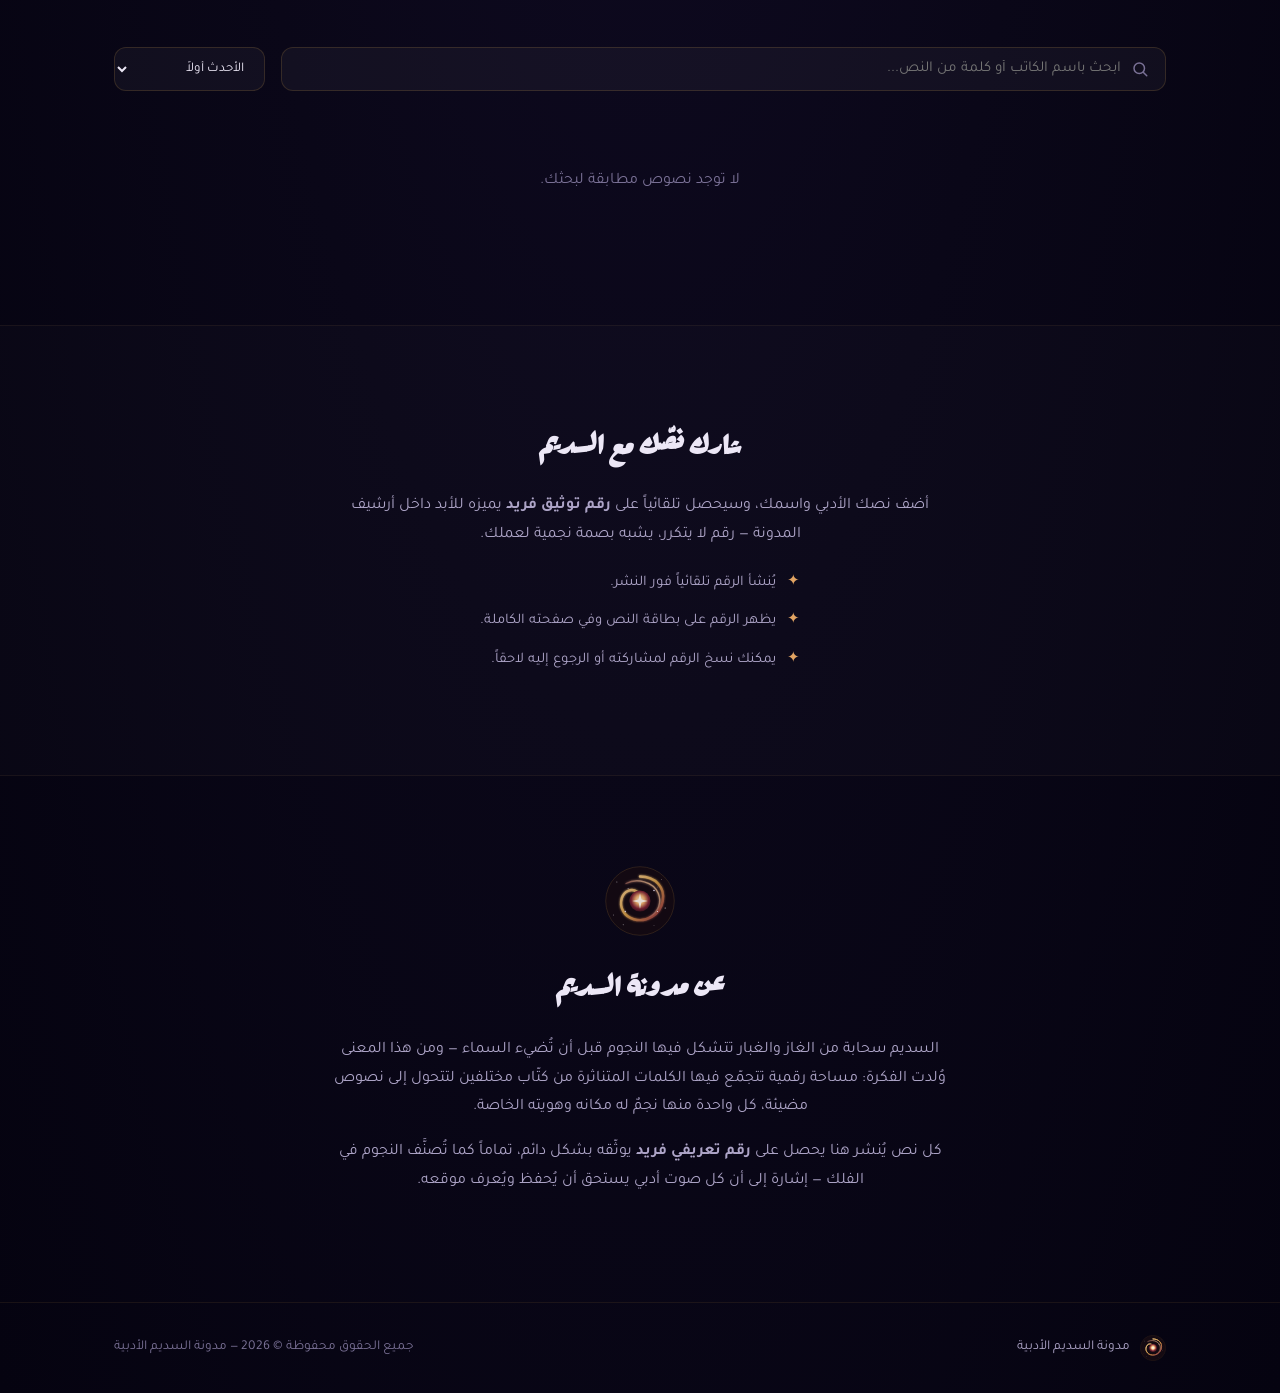
==== commit 0a0a8361: "Add legal free book directory (Maktabat al-Sadeem) New library page links out to verified free and l" ====
--- a/index.html
+++ b/index.html
@@ -28,6 +28,7 @@
       <a href="#wheel">عجلة الإلهام</a>
       <a href="#texts">النصوص</a>
       <a href="game.html">أكمل السطر</a>
+      <a href="library.html">المكتبة</a>
       <a href="#about">عن المدونة</a>
       <a href="#submit" class="nav-cta">أضف نصاً</a>
     </nav>
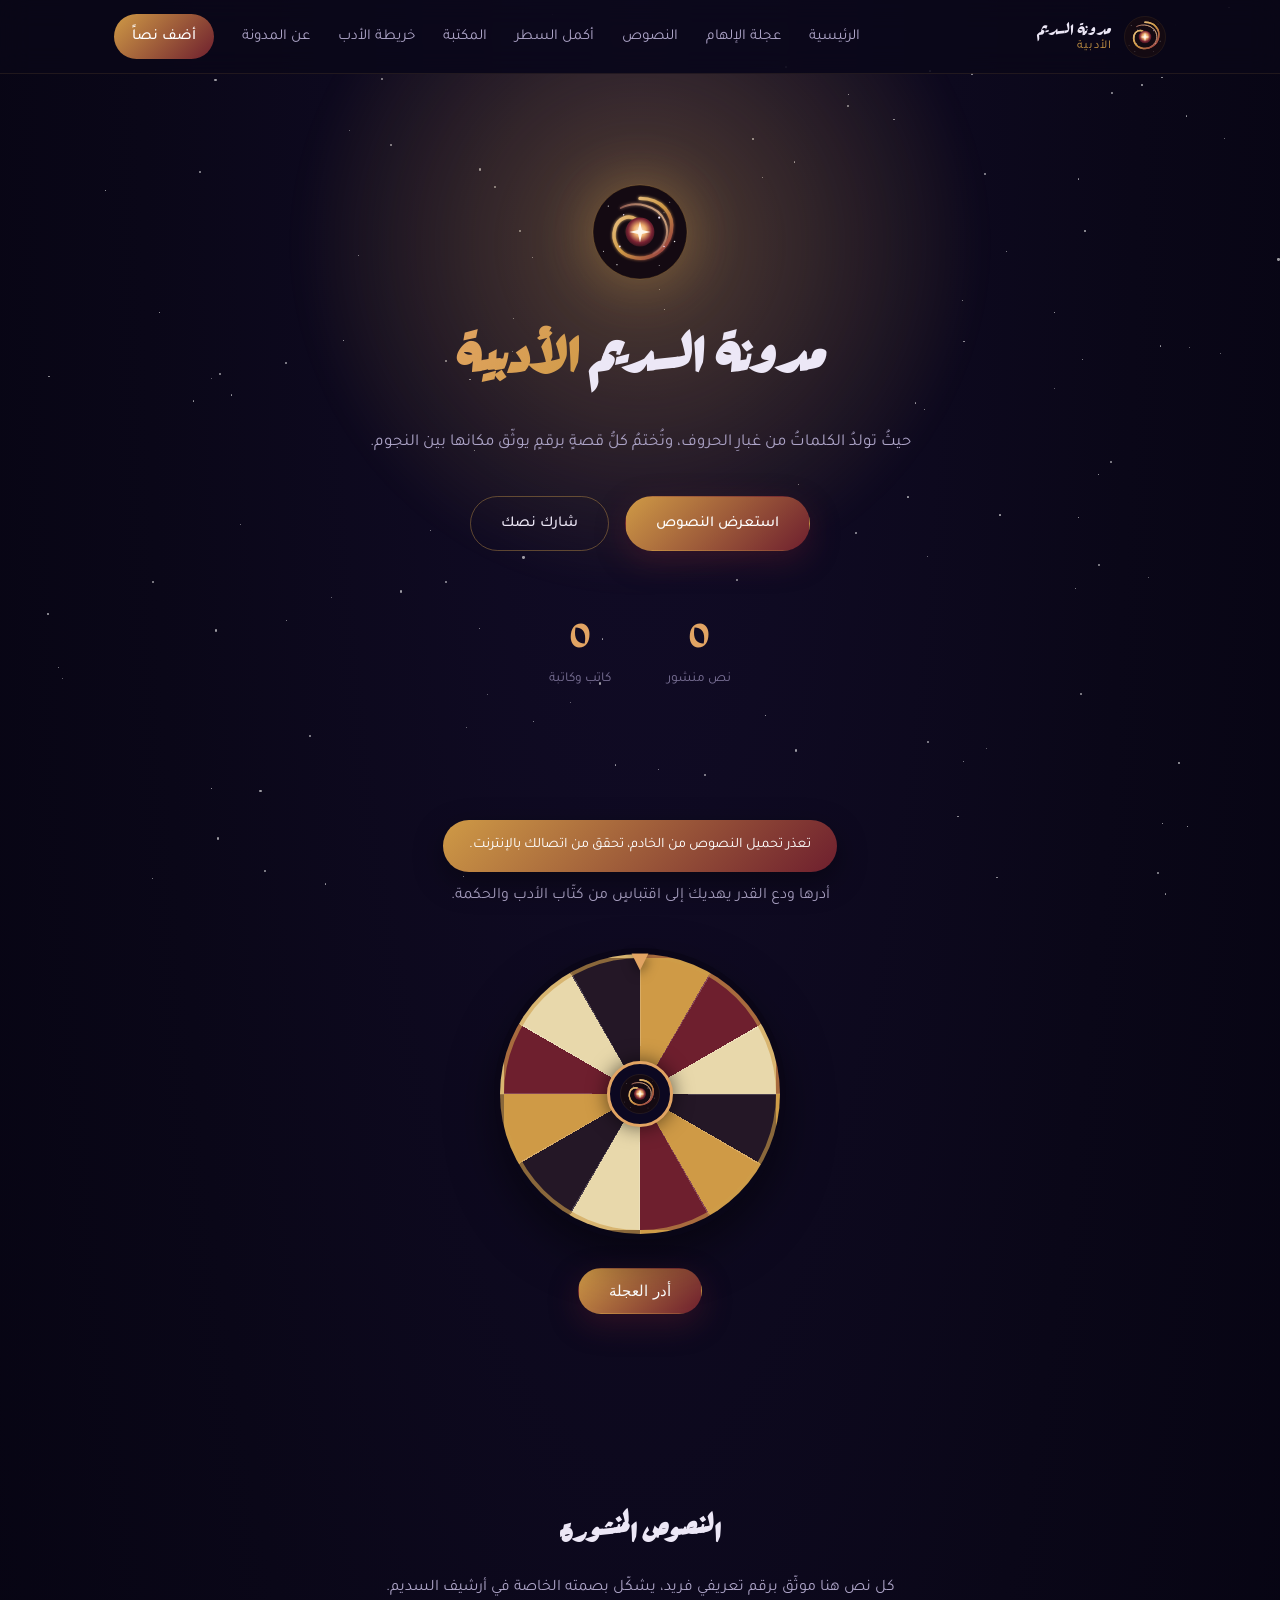
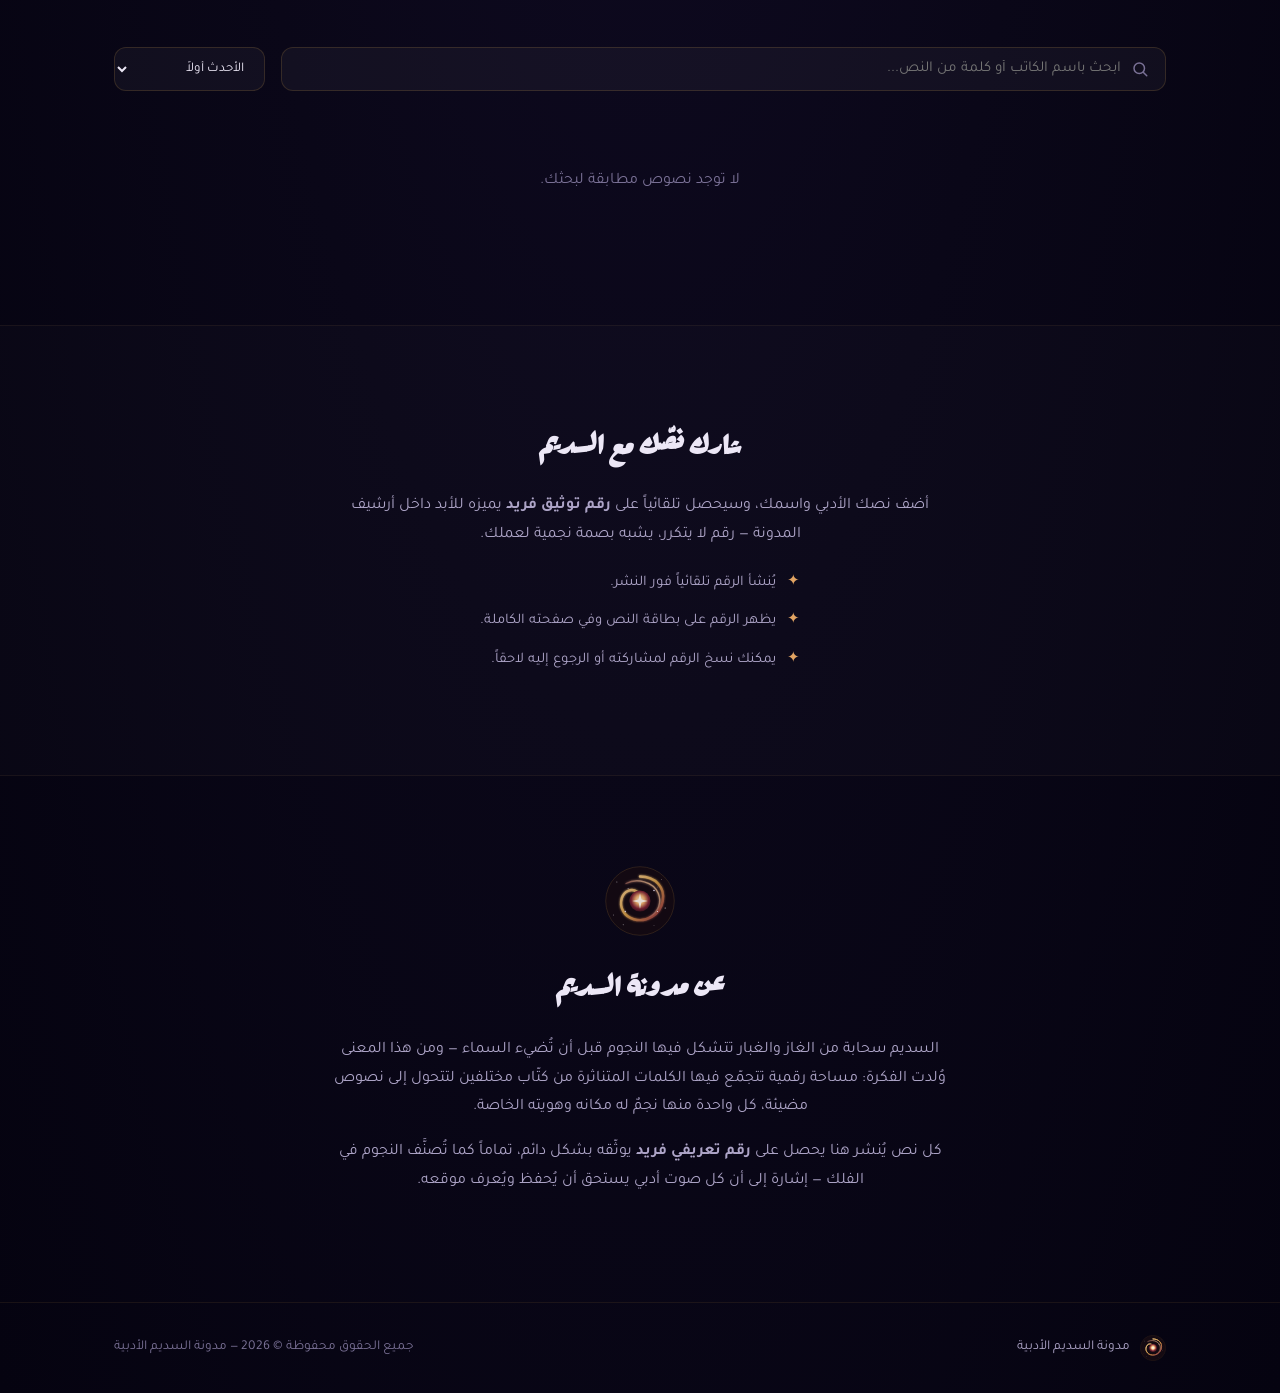
==== commit 06d27257: "Add interactive literature and geography map New parchment-style map links 12 Arab cities to famous " ====
--- a/index.html
+++ b/index.html
@@ -29,6 +29,7 @@
       <a href="#texts">النصوص</a>
       <a href="game.html">أكمل السطر</a>
       <a href="library.html">المكتبة</a>
+      <a href="map.html">خريطة الأدب</a>
       <a href="#about">عن المدونة</a>
       <a href="#submit" class="nav-cta">أضف نصاً</a>
     </nav>
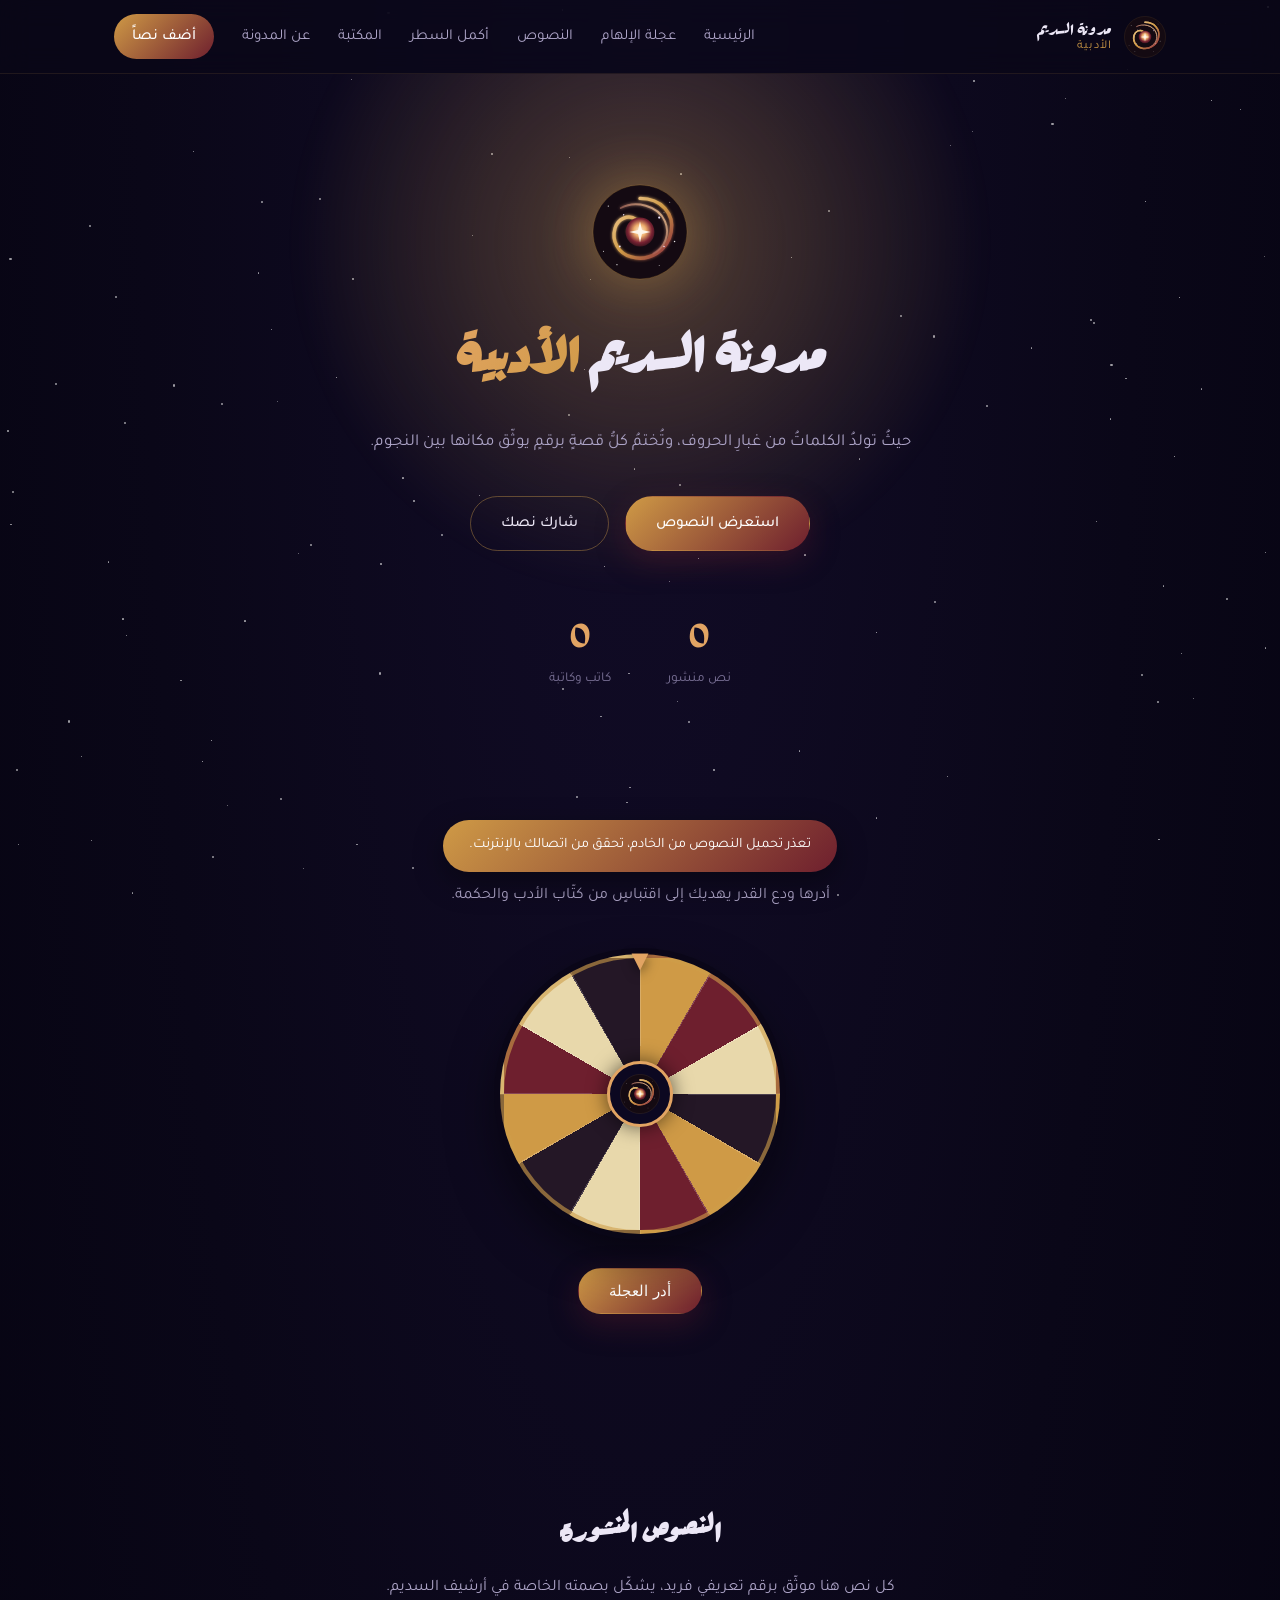
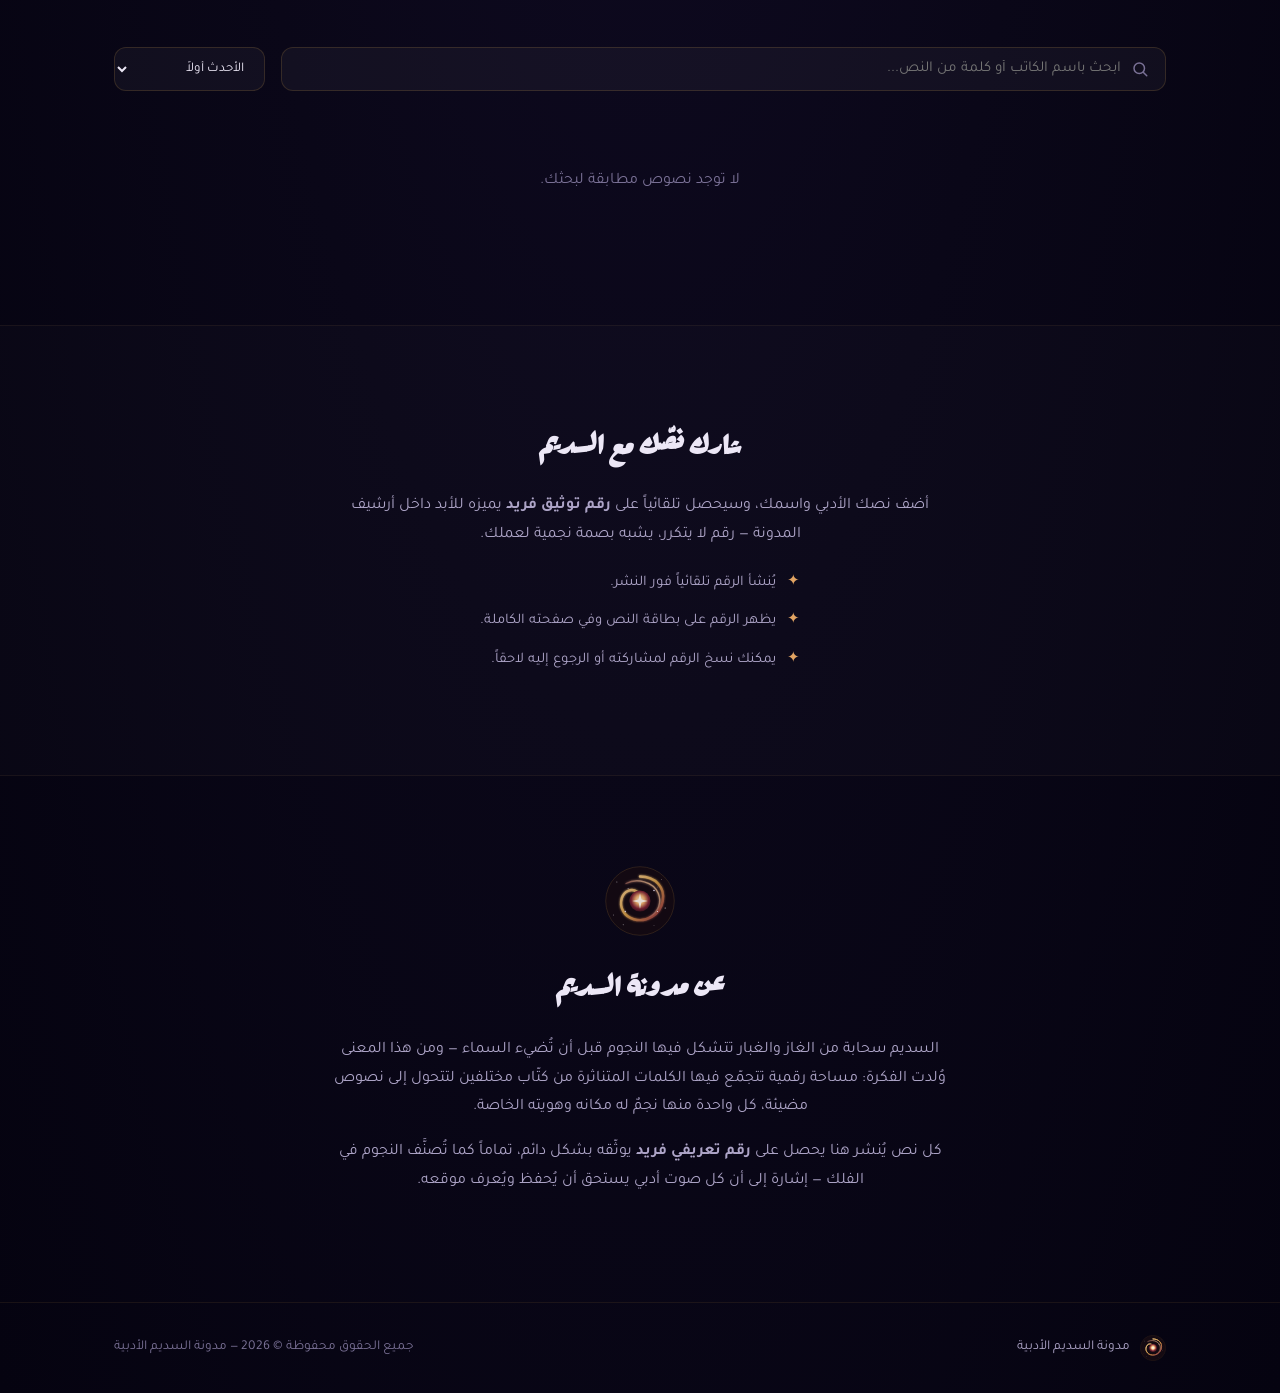
==== commit 72c3f2e2: "Remove literature map page Removed per request; kept the rest of the site intact." ====
--- a/index.html
+++ b/index.html
@@ -29,7 +29,6 @@
       <a href="#texts">النصوص</a>
       <a href="game.html">أكمل السطر</a>
       <a href="library.html">المكتبة</a>
-      <a href="map.html">خريطة الأدب</a>
       <a href="#about">عن المدونة</a>
       <a href="#submit" class="nav-cta">أضف نصاً</a>
     </nav>
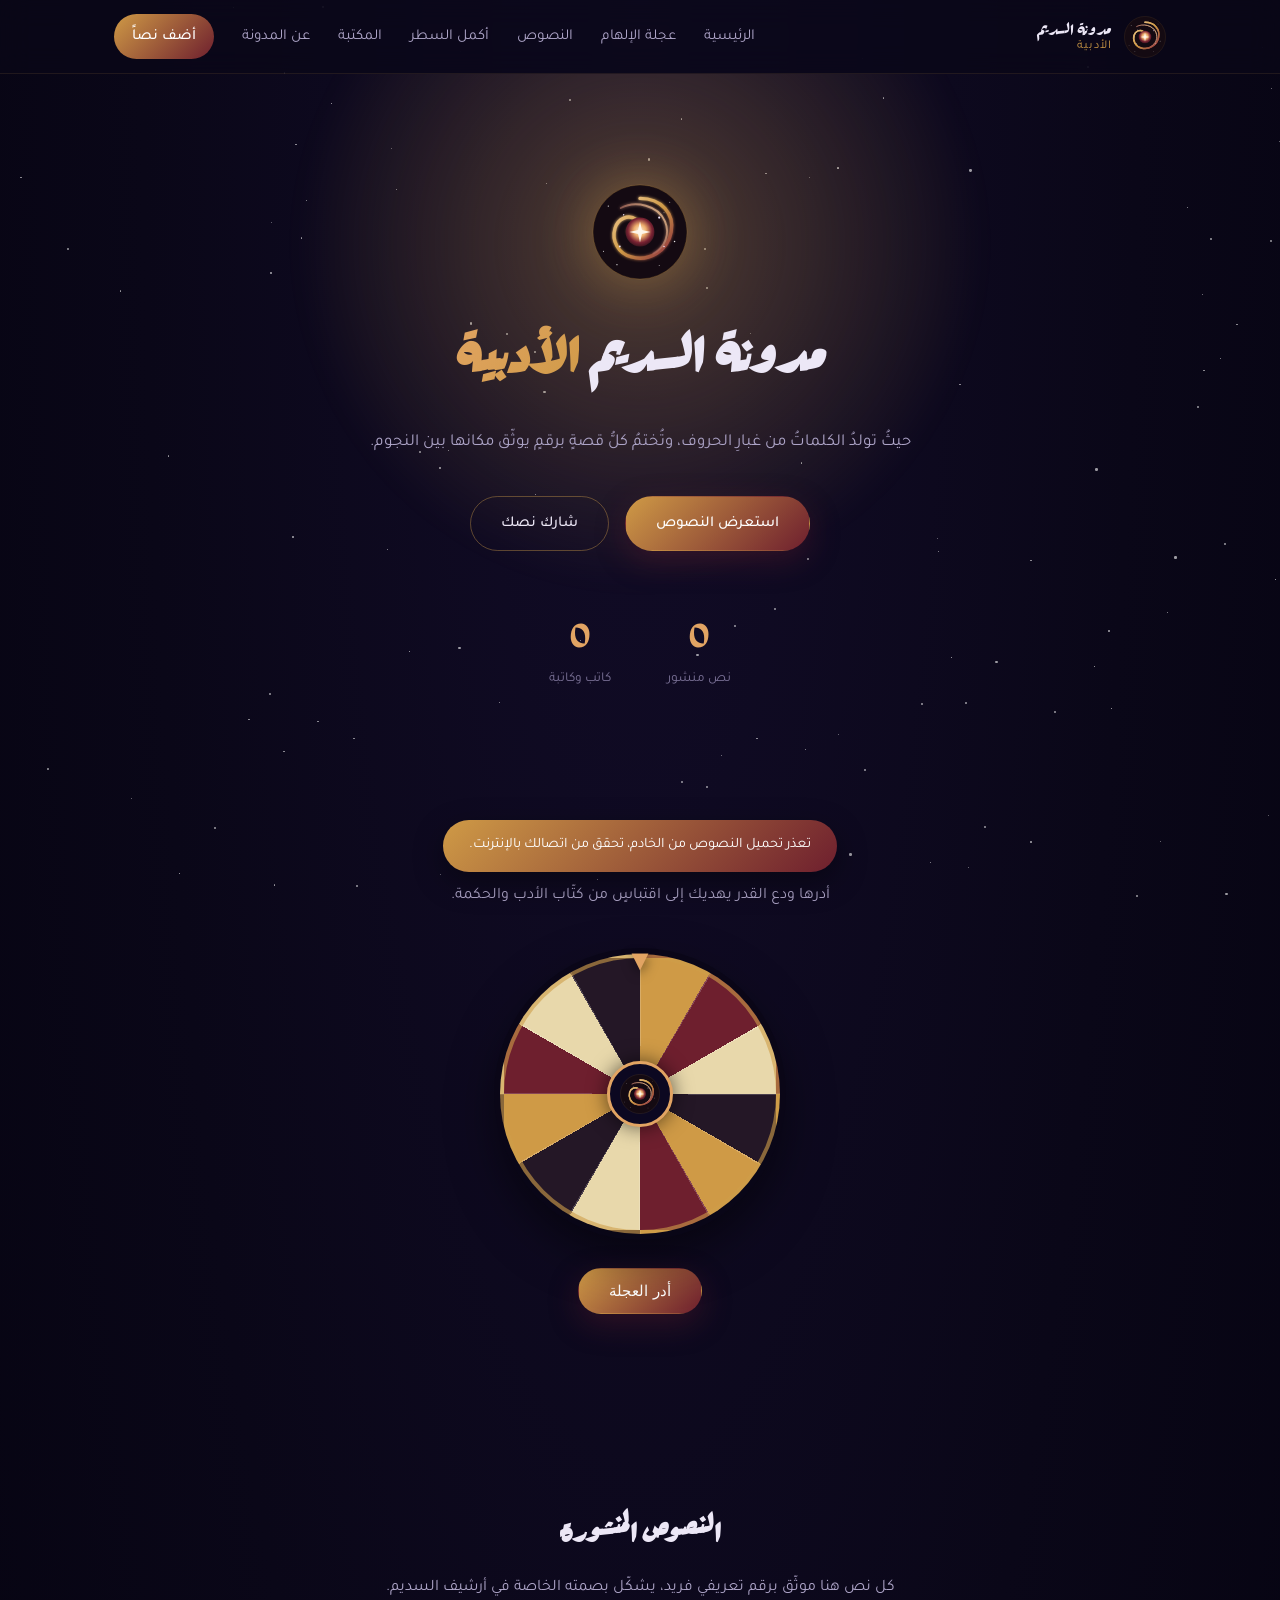
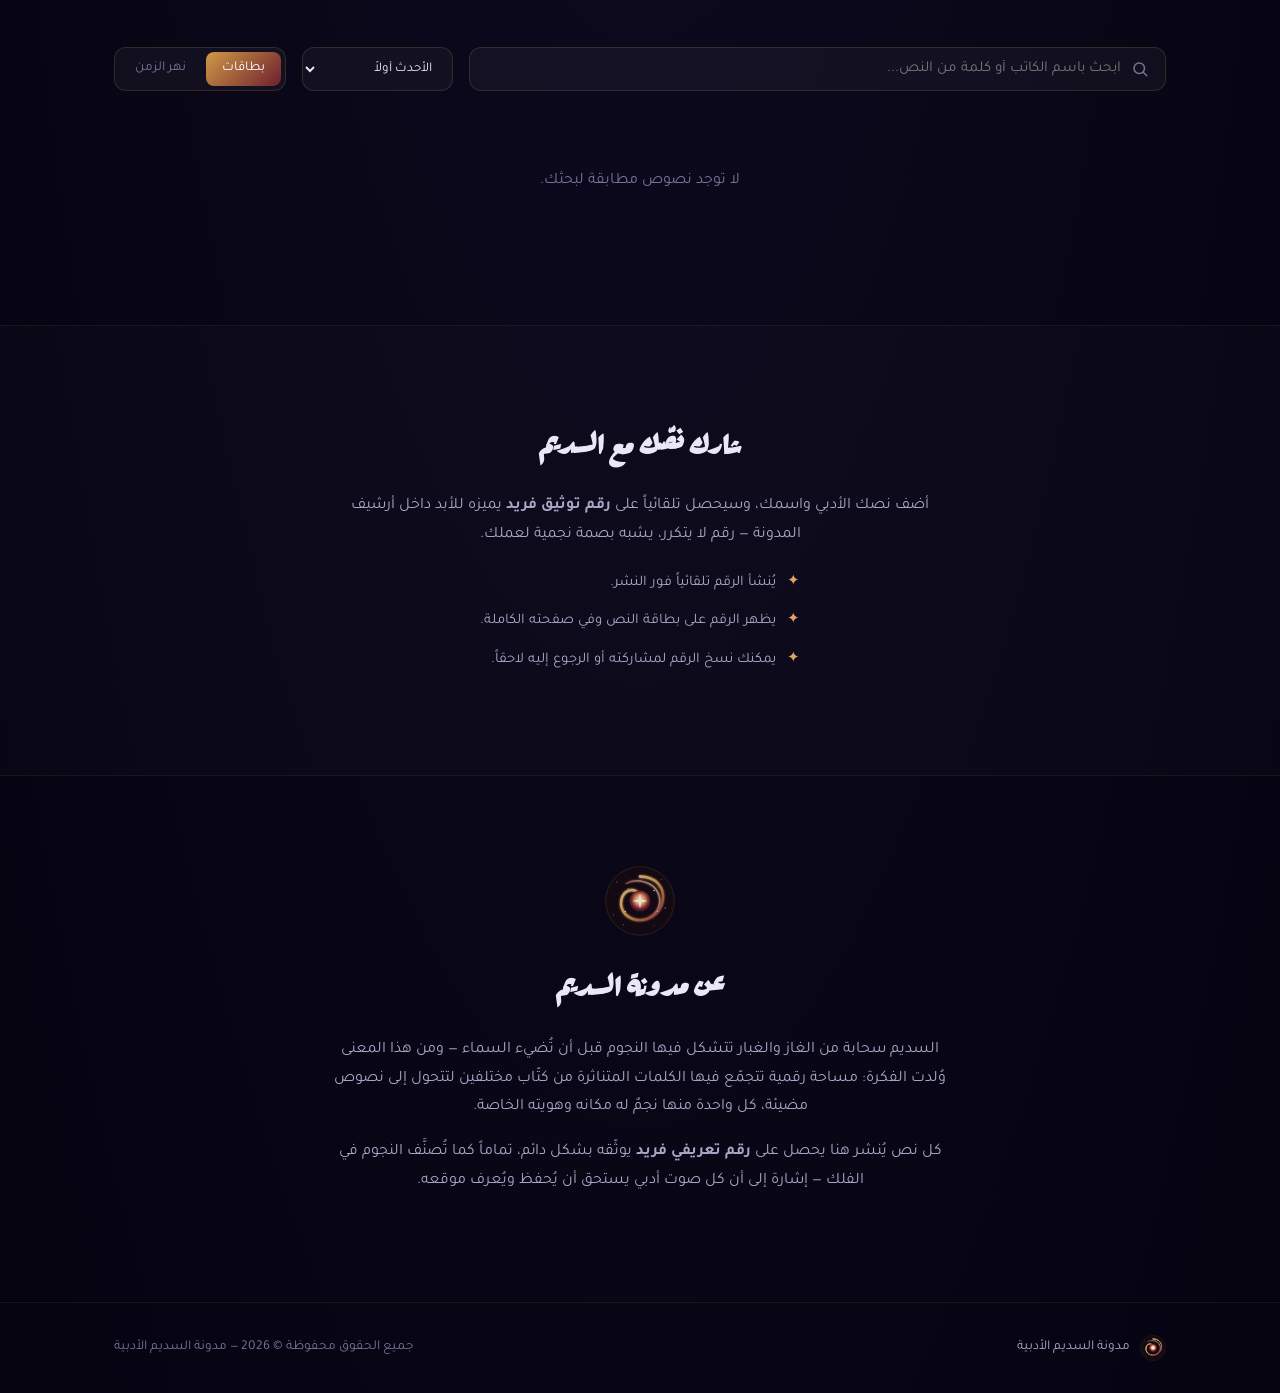
==== commit 75032c27: "Add reactions and timeline view Adds a lightweight reaction system (spark/moon/heart, one per browse" ====
--- a/index.html
+++ b/index.html
@@ -98,9 +98,14 @@
           <option value="oldest">الأقدم أولاً</option>
           <option value="author">حسب اسم الكاتب</option>
         </select>
+        <div class="view-toggle">
+          <button type="button" class="view-btn active" id="viewGridBtn" data-view="grid">بطاقات</button>
+          <button type="button" class="view-btn" id="viewTimelineBtn" data-view="timeline">نهر الزمن</button>
+        </div>
       </div>
 
       <div class="posts-grid" id="postsGrid"></div>
+      <div class="timeline" id="timelineView" hidden></div>
       <p class="empty-state" id="emptyState" hidden>لا توجد نصوص مطابقة لبحثك.</p>
     </div>
   </section>
@@ -151,6 +156,7 @@
       <span id="modalDate"></span>
     </div>
     <div class="modal-body" id="modalBody"></div>
+    <div class="reactions reactions-modal" id="modalReactions"></div>
     <button class="btn btn-ghost btn-copy" id="modalCopyId">نسخ رقم التوثيق</button>
   </div>
 </div>
--- a/style.css
+++ b/style.css
@@ -368,6 +368,120 @@
   cursor: pointer;
 }
 .sort-select option { background: var(--bg-mid); }
+
+.view-toggle {
+  display: flex;
+  background: var(--bg-card);
+  border: 1px solid var(--card-border);
+  border-radius: 12px;
+  padding: 4px;
+  gap: 4px;
+}
+.view-btn {
+  background: none;
+  border: none;
+  color: var(--text-faint);
+  font-family: var(--font-body);
+  font-size: 0.85rem;
+  padding: 8px 16px;
+  border-radius: 8px;
+  cursor: pointer;
+  transition: background 0.2s, color 0.2s;
+}
+.view-btn.active {
+  background: linear-gradient(135deg, var(--accent-1), var(--accent-3));
+  color: #fff;
+}
+
+/* ---------- reactions ---------- */
+.reactions {
+  display: flex;
+  gap: 8px;
+  margin-top: 14px;
+}
+.reaction-btn {
+  display: inline-flex;
+  align-items: center;
+  gap: 5px;
+  background: rgba(60, 44, 28, 0.06);
+  border: 1px solid rgba(60, 44, 28, 0.25);
+  border-radius: 999px;
+  padding: 4px 11px;
+  font-size: 0.8rem;
+  color: var(--ink-soft);
+  cursor: pointer;
+  transition: transform 0.2s, border-color 0.2s, background 0.2s;
+}
+.reaction-btn:hover { transform: translateY(-2px); border-color: var(--stamp-ink); }
+.reaction-btn.reacted {
+  background: rgba(122, 34, 51, 0.12);
+  border-color: var(--stamp-ink);
+  color: var(--stamp-ink);
+  font-weight: 700;
+}
+.reaction-btn .count { min-width: 10px; text-align: center; }
+.reactions-modal .reaction-btn {
+  background: rgba(255,255,255,0.04);
+  border-color: var(--card-border);
+  color: var(--text-dim);
+}
+.reactions-modal .reaction-btn.reacted {
+  background: rgba(207, 158, 74, 0.15);
+  border-color: var(--accent-2);
+  color: var(--accent-2);
+}
+
+/* ---------- timeline (نهر الزمن) ---------- */
+.timeline {
+  position: relative;
+  padding-right: 30px;
+  max-width: 720px;
+  margin: 0 auto;
+}
+.timeline::before {
+  content: "";
+  position: absolute;
+  right: 8px;
+  top: 6px;
+  bottom: 6px;
+  width: 2px;
+  background: linear-gradient(var(--accent-1), var(--accent-3));
+  opacity: 0.6;
+}
+.timeline-item {
+  position: relative;
+  padding-right: 30px;
+  margin-bottom: 28px;
+}
+.timeline-item::before {
+  content: "";
+  position: absolute;
+  right: 2px;
+  top: 8px;
+  width: 14px;
+  height: 14px;
+  border-radius: 50%;
+  background: var(--accent-2);
+  box-shadow: 0 0 0 4px var(--bg-deep), 0 0 12px rgba(var(--accent-glow), 0.6);
+}
+.timeline-card {
+  background: var(--bg-card);
+  border: 1px solid var(--card-border);
+  border-radius: 14px;
+  padding: 18px 22px;
+  cursor: pointer;
+  transition: transform 0.25s, border-color 0.25s;
+}
+.timeline-card:hover { transform: translateX(-6px); border-color: rgba(207, 158, 74, 0.5); }
+.timeline-date { font-size: 0.75rem; color: var(--accent-2); margin-bottom: 6px; }
+.timeline-title { font-family: var(--font-serif); font-size: 1.15rem; color: var(--text-main); margin-bottom: 4px; }
+.timeline-meta { font-size: 0.8rem; color: var(--text-faint); margin-bottom: 8px; }
+.timeline-excerpt { font-size: 0.88rem; color: var(--text-dim); line-height: 1.8; }
+
+@media (max-width: 560px) {
+  .timeline { padding-right: 22px; }
+  .timeline-item { padding-right: 22px; }
+}
 
 /* ---------- posts grid : scattered paper notes ---------- */
 .posts-grid {
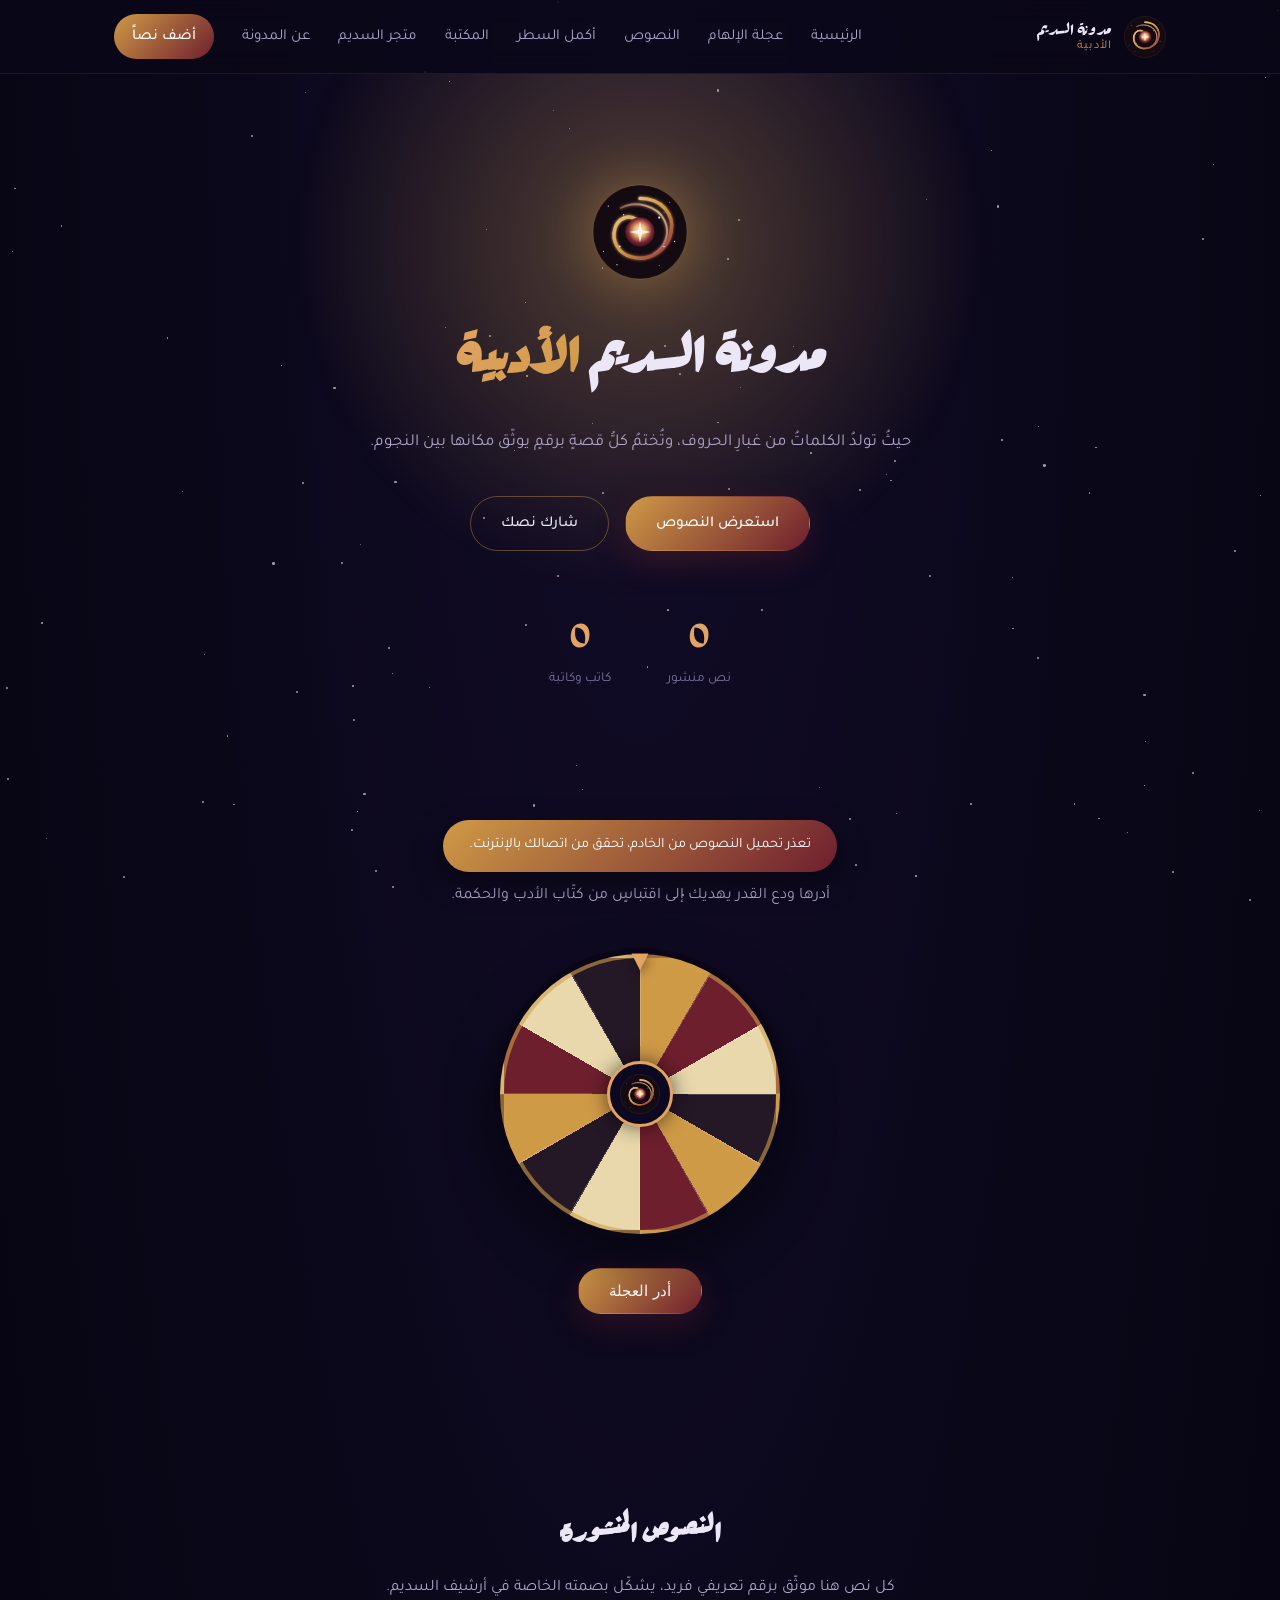
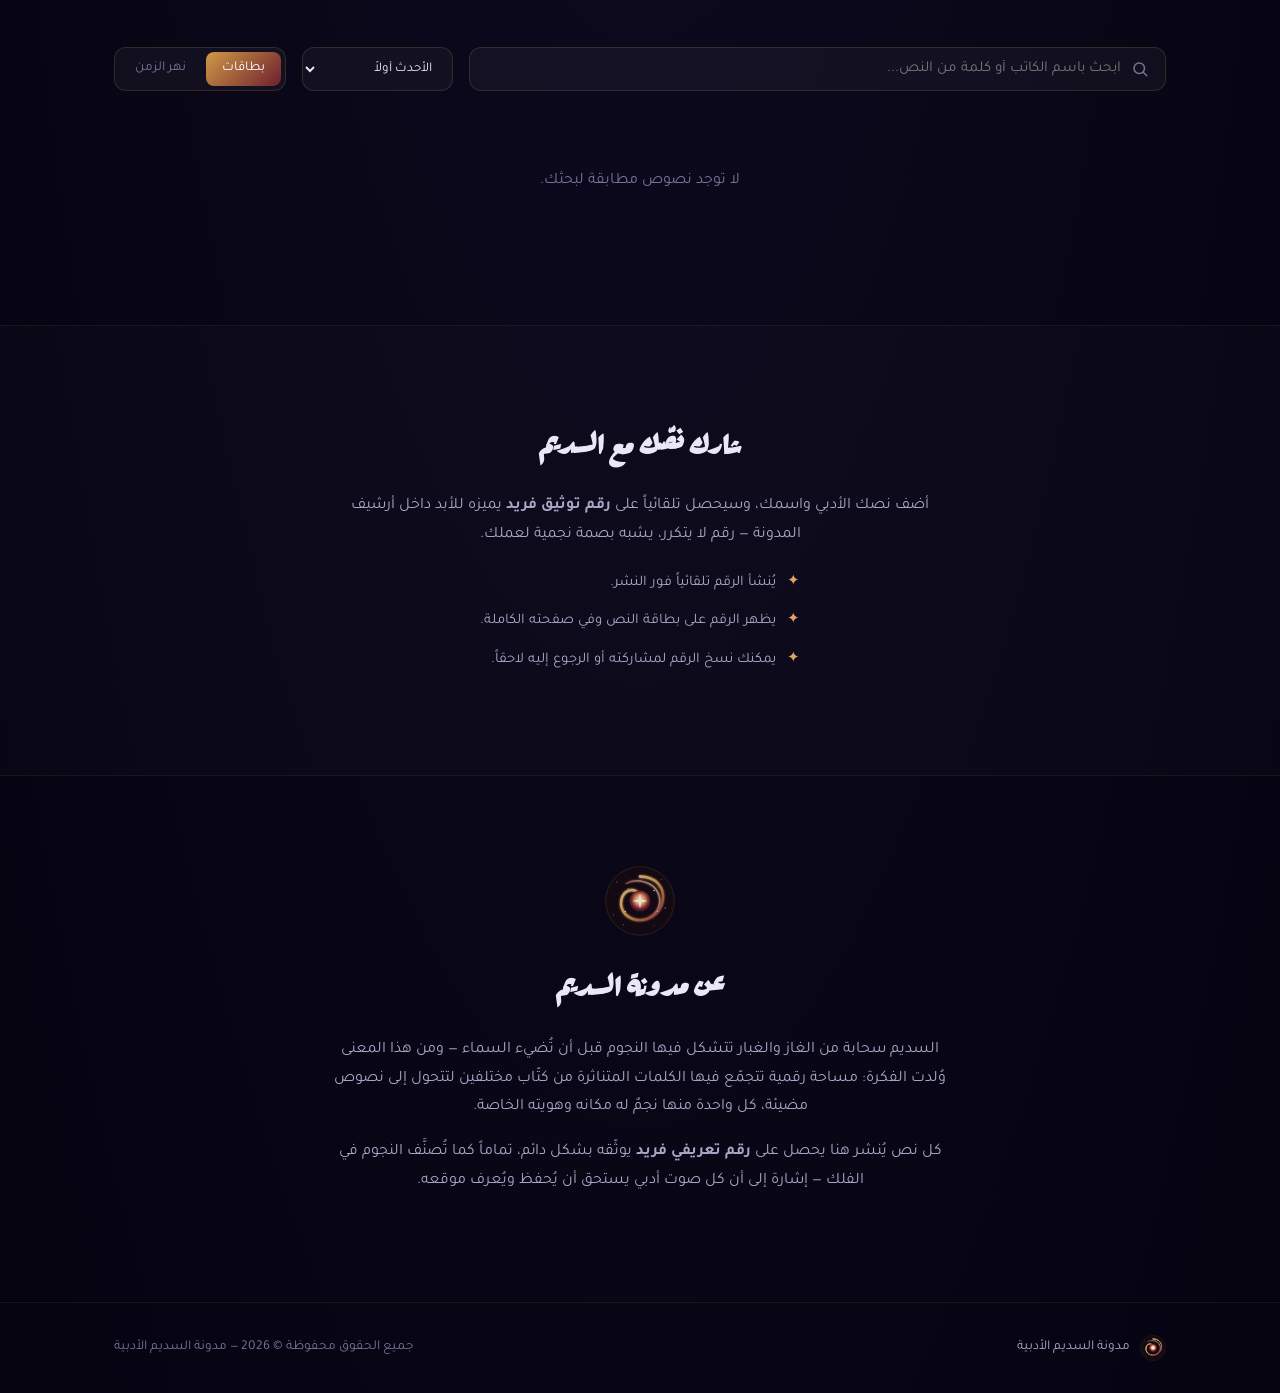
==== commit 070baacf: "Add Sadeem merch store page Showcases posters, mugs, and t-shirts designed from the blog's own ident" ====
--- a/index.html
+++ b/index.html
@@ -29,6 +29,7 @@
       <a href="#texts">النصوص</a>
       <a href="game.html">أكمل السطر</a>
       <a href="library.html">المكتبة</a>
+      <a href="store.html">متجر السديم</a>
       <a href="#about">عن المدونة</a>
       <a href="#submit" class="nav-cta">أضف نصاً</a>
     </nav>
